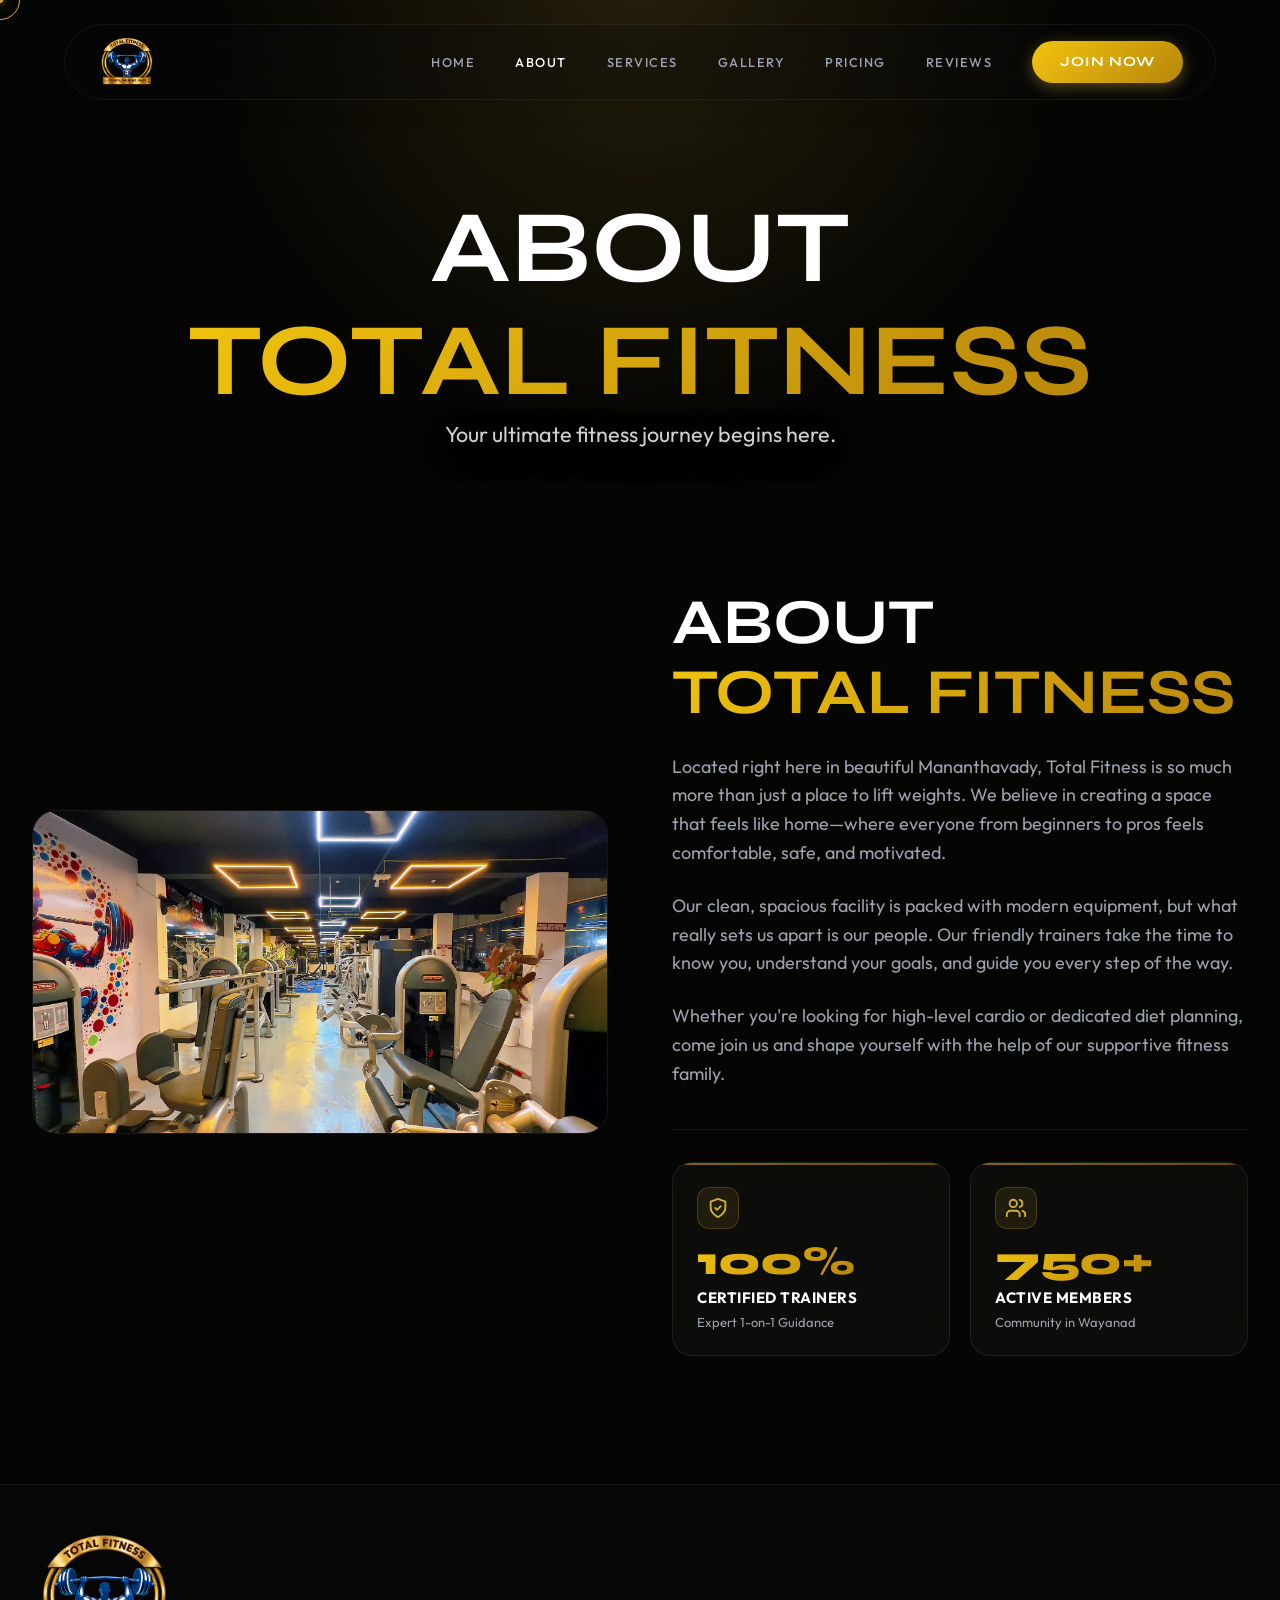
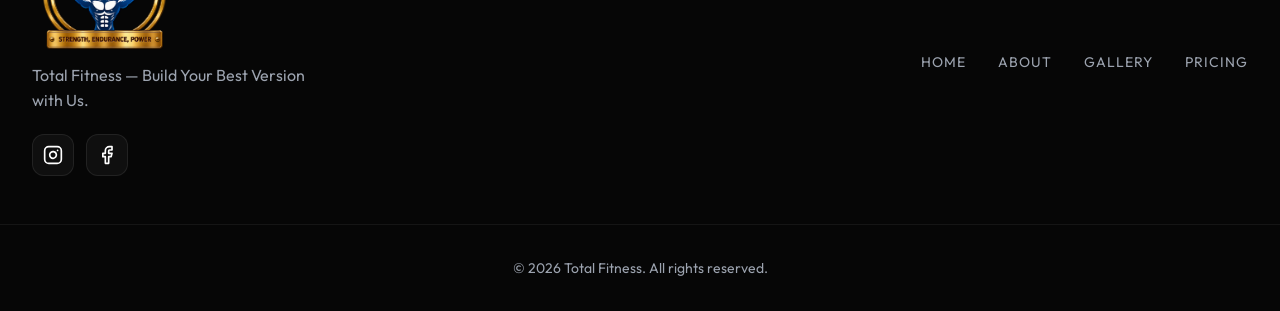
==== about.html @ c0265575 "Update Total Fitness: add studio classes, member programs, coaches, WhatsApp contact form, and socia" ====
<!DOCTYPE html>
<html lang="en">
<head>
  <meta charset="UTF-8">
  <meta name="viewport" content="width=device-width, initial-scale=1.0">
  <title>About Us | Total Fitness</title>
  <meta name="description" content="Learn more about Total Fitness, the ideal place for fitness enthusiasts.">
  <link rel="preconnect" href="https://fonts.googleapis.com">
  <link rel="preconnect" href="https://fonts.gstatic.com" crossorigin>
  <link href="https://fonts.googleapis.com/css2?family=Outfit:wght@300;400;500;600;700;800&family=Syne:wght@600;700;800&display=swap" rel="stylesheet">
  <link rel="stylesheet" href="style.css">
  <style>
    .page-header {
      padding: 12rem 0 6rem;
      text-align: center;
      background: radial-gradient(circle at top center, rgba(212, 175, 55, 0.15), transparent 50%);
    }
  </style>
</head>
<body>
  <!-- Custom Cursor -->
  <div class="cursor-dot"></div>
  <div class="cursor-outline"></div>

  <!-- Header -->
  <header class="glass-header" id="header">
    <div class="header-container">
      <a href="index.html" class="logo-wrapper">
        <img src="totalfitness assets/Total fitnesslogo.png" alt="Total Fitness Logo" class="brand-logo">
      </a>
      
      <button class="mobile-menu-btn" aria-label="Toggle Menu">
        <span></span><span></span><span></span>
      </button>

      <nav class="main-nav">
        <a href="index.html#home" class="nav-link">Home</a>
        <a href="about.html" class="nav-link" style="color: var(--text-main);">About</a>
        <a href="index.html#services" class="nav-link">Services</a>
        <a href="index.html#gallery" class="nav-link">Gallery</a>
        <a href="index.html#pricing" class="nav-link">Pricing</a>
        <a href="index.html#reviews" class="nav-link">Reviews</a>
        <a href="index.html#location" class="btn-primary">Join Now</a>
      </nav>
    </div>
  </header>

  <main>
    <section class="page-header">
      <div class="container reveal-item">
        <h1>ABOUT <span class="gradient-text">TOTAL FITNESS</span></h1>
        <p class="hero-desc">Your ultimate fitness journey begins here.</p>
      </div>
    </section>

    <!-- About Us Content -->
    <section class="about-section section-pad" style="padding-top: 0;">
      <div class="container about-grid">
        <div class="about-image reveal-item delay-1">
          <img src="totalfitness assets/vlcsnap-2026-08-06-02h40m56s237.png" alt="About Total Fitness" class="glass-card" loading="lazy">
        </div>
        <div class="about-text reveal-item delay-2">
          <h2>ABOUT <span class="gradient-text">TOTAL FITNESS</span></h2>
          <p>Located right here in beautiful Mananthavady, Total Fitness is so much more than just a place to lift weights. We believe in creating a space that feels like home—where everyone from beginners to pros feels comfortable, safe, and motivated.</p>
          <p>Our clean, spacious facility is packed with modern equipment, but what really sets us apart is our people. Our friendly trainers take the time to know you, understand your goals, and guide you every step of the way.</p>
          <p>Whether you're looking for high-level cardio or dedicated diet planning, come join us and shape yourself with the help of our supportive fitness family.</p>
          <div class="about-stats mt-4">
            <div class="stat-card">
              <div class="stat-icon-wrap">
                <svg width="22" height="22" viewBox="0 0 24 24" fill="none" stroke="currentColor" stroke-width="2" stroke-linecap="round" stroke-linejoin="round">
                  <path d="M12 22s8-4 8-10V5l-8-3-8 3v7c0 6 8 10 8 10z"/>
                  <path d="m9 12 2 2 4-4"/>
                </svg>
              </div>
              <div class="stat-info">
                <h3 class="stat-num gradient-text">100%</h3>
                <span class="stat-title">Certified Trainers</span>
                <p class="stat-sub">Expert 1-on-1 Guidance</p>
              </div>
            </div>
            <div class="stat-card">
              <div class="stat-icon-wrap">
                <svg width="22" height="22" viewBox="0 0 24 24" fill="none" stroke="currentColor" stroke-width="2" stroke-linecap="round" stroke-linejoin="round">
                  <path d="M16 21v-2a4 4 0 0 0-4-4H6a4 4 0 0 0-4 4v2"/>
                  <circle cx="9" cy="7" r="4"/>
                  <path d="M22 21v-2a4 4 0 0 0-3-3.87"/>
                  <path d="M16 3.13a4 4 0 0 1 0 7.75"/>
                </svg>
              </div>
              <div class="stat-info">
                <h3 class="stat-num gradient-text">750+</h3>
                <span class="stat-title">Active Members</span>
                <p class="stat-sub">Community in Wayanad</p>
              </div>
            </div>
          </div>
        </div>
      </div>
    </section>
  </main>

  <footer class="footer">
    <div class="container footer-flex">
      <div class="footer-brand">
        <img src="totalfitness assets/Total fitnesslogo.png" alt="Total Fitness Logo">
        <p>Total Fitness — Build Your Best Version with Us.</p>
        <div class="social-links">
          <a href="https://www.instagram.com/total_fitness_mananthavady_?igsh=ZHhwd2cxZGR0ZDQy&utm_source=qr" target="_blank" rel="noopener noreferrer" class="social-btn instagram" aria-label="Follow us on Instagram">
            <svg width="20" height="20" viewBox="0 0 24 24" fill="none" stroke="currentColor" stroke-width="2" stroke-linecap="round" stroke-linejoin="round">
              <rect width="20" height="20" x="2" y="2" rx="5" ry="5"/>
              <path d="M16 11.37A4 4 0 1 1 12.63 8 4 4 0 0 1 16 11.37z"/>
              <line x1="17.5" x2="17.51" y1="6.5" y2="6.5"/>
            </svg>
          </a>
          <a href="https://www.facebook.com/share/1BiRn6otqE/?mibextid=wwXIfr" target="_blank" rel="noopener noreferrer" class="social-btn facebook" aria-label="Follow us on Facebook">
            <svg width="20" height="20" viewBox="0 0 24 24" fill="none" stroke="currentColor" stroke-width="2" stroke-linecap="round" stroke-linejoin="round">
              <path d="M18 2h-3a5 5 0 0 0-5 5v3H7v4h3v8h4v-8h3l1-4h-4V7a1 1 0 0 1 1-1h3z"/>
            </svg>
          </a>
        </div>
      </div>
      <div class="footer-links">
        <a href="index.html#home">Home</a>
        <a href="about.html">About</a>
        <a href="index.html#gallery">Gallery</a>
        <a href="index.html#pricing">Pricing</a>
      </div>
    </div>
    <div class="footer-bottom container">
      <p>&copy; 2026 Total Fitness. All rights reserved.</p>
    </div>
  </footer>

  <script src="script.js"></script>
</body>
</html>
---- style.css ----
/* ==========================================================================
   Total Fitness - Premium UI
   ========================================================================== */

:root {
  --bg-dark: #050503;
  --bg-glass: rgba(15, 10, 15, 0.6);
  --glass-border: rgba(255, 255, 255, 0.06);
  --accent-color: #d4af37;
  --accent-glow: rgba(212, 175, 55, 0.4);
  --accent-gradient: linear-gradient(135deg, #f1c40f 0%, #b8860b 100%);
  
  --text-main: #FFFFFF;
  --text-muted: #9CA3AF;
  
  --font-heading: 'Syne', sans-serif;
  --font-body: 'Outfit', sans-serif;
  
  --ts-fast: 0.3s cubic-bezier(0.4, 0, 0.2, 1);
  --ts-slow: 0.8s cubic-bezier(0.16, 1, 0.3, 1);
}

* {
  margin: 0;
  padding: 0;
  box-sizing: border-box;
}

html {
  scroll-behavior: smooth;
  font-size: 16px;
  overflow-x: hidden;
}

body {
  background-color: var(--bg-dark);
  color: var(--text-main);
  font-family: var(--font-body);
  line-height: 1.6;
  overflow-x: hidden;
  cursor: none;
}

/* Custom Cursor */
.cursor-dot, .cursor-outline {
  position: fixed;
  top: 0;
  left: 0;
  transform: translate(-50%, -50%);
  border-radius: 50%;
  pointer-events: none;
  z-index: 9999;
}
.cursor-dot {
  width: 6px;
  height: 6px;
  background-color: var(--accent-color);
  box-shadow: 0 0 10px var(--accent-color);
}
.cursor-outline {
  width: 40px;
  height: 40px;
  border: 1px solid var(--accent-color);
  transition: width 0.2s, height 0.2s;
}

/* Typography */
h1, h2, h3, h4 {
  font-family: var(--font-heading);
  text-transform: uppercase;
  line-height: 1.1;
}

h1 { font-size: clamp(3rem, 8vw, 7rem); }
h2 { font-size: clamp(2.5rem, 5vw, 4.5rem); margin-bottom: 1.5rem; }
h3 { font-size: 1.75rem; margin-bottom: 1rem; }

.gradient-text {
  background: var(--accent-gradient);
  -webkit-background-clip: text;
  -webkit-text-fill-color: transparent;
  display: inline-block;
}

.container {
  max-width: 1400px;
  margin: 0 auto;
  padding: 0 2rem;
}

.section-pad {
  padding: 8rem 0;
}

.mt-4 { margin-top: 2rem; }

/* Buttons */
.btn-primary {
  display: inline-flex;
  align-items: center;
  justify-content: center;
  padding: 1rem 2.5rem;
  font-family: var(--font-heading);
  font-size: 1.125rem;
  font-weight: 700;
  letter-spacing: 1px;
  color: #fff;
  background: var(--accent-gradient);
  border: none;
  border-radius: 100px;
  text-decoration: none;
  text-transform: uppercase;
  transition: var(--ts-fast);
  cursor: none;
  position: relative;
  overflow: hidden;
  box-shadow: 0 4px 15px var(--accent-glow);
}

.hero-actions .btn-primary,
.hero-actions .btn-secondary {
  letter-spacing: 1.4px;
  box-shadow: 0 14px 38px rgba(212, 175, 55, 0.22);
}

.main-nav .btn-primary {
  padding: 0.6rem 1.75rem;
  font-size: 0.875rem;
}

.btn-primary:hover {
  transform: translateY(-3px);
  box-shadow: 0 10px 25px rgba(212, 175, 55, 0.6);
}

.btn-secondary {
  display: inline-flex;
  align-items: center;
  justify-content: center;
  padding: 1rem 2.25rem;
  min-height: 58px;
  font-family: var(--font-heading);
  font-size: 1rem;
  font-weight: 700;
  color: var(--text-main);
  border: 1px solid rgba(255,255,255,0.2);
  border-radius: 100px;
  background: rgba(255,255,255,0.08);
  backdrop-filter: blur(16px);
  -webkit-backdrop-filter: blur(16px);
  text-decoration: none;
  text-transform: uppercase;
  transition: var(--ts-fast);
  cursor: none;
}

.btn-secondary:hover {
  transform: translateY(-3px);
  border-color: rgba(212, 175, 55, 0.55);
  background: rgba(212, 175, 55, 0.12);
}

/* Glass Card */
.glass-card {
  background: var(--bg-glass);
  backdrop-filter: blur(20px);
  -webkit-backdrop-filter: blur(20px);
  border: 1px solid var(--glass-border);
  border-radius: 24px;
  padding: 3rem;
  transition: var(--ts-fast);
  position: relative;
  overflow: hidden;
}

.glass-card::after {
  content: '';
  position: absolute;
  top: 0; left: 0; width: 100%; height: 100%;
  background: radial-gradient(circle at top right, rgba(255,255,255,0.05), transparent 50%);
  pointer-events: none;
}

.glass-card:hover {
  transform: translateY(-10px);
  border-color: rgba(255,255,255,0.15);
  box-shadow: 0 20px 40px rgba(0,0,0,0.5);
}

/* Floating Pill Header */
.glass-header {
  position: fixed;
  top: 1.5rem;
  left: 50%;
  transform: translateX(-50%);
  width: 90%;
  max-width: 1200px;
  background: rgba(10, 10, 15, 0.25);
  backdrop-filter: blur(24px);
  -webkit-backdrop-filter: blur(24px);
  border: 1px solid var(--glass-border);
  border-radius: 100px;
  padding: 0.5rem 2rem;
  z-index: 100;
  transition: var(--ts-fast);
  box-shadow: 0 4px 30px rgba(0,0,0,0.1);
}

.glass-header.scrolled {
  top: 1rem;
  background: rgba(3, 3, 5, 0.9);
  box-shadow: 0 10px 30px rgba(0,0,0,0.5);
  border-color: rgba(255,255,255,0.1);
}

.glass-header.menu-open {
  border-radius: 20px 20px 0 0;
  background: rgba(10, 10, 15, 0.95);
  border-bottom: none;
}

.header-container {
  width: 100%;
  display: flex;
  justify-content: space-between;
  align-items: center;
}

.logo-wrapper { display: flex; align-items: center; padding: 5px 0; }
.brand-logo { 
  max-height: 48px; 
  width: auto;
  object-fit: contain; 
  transition: transform 0.3s ease;
}
.brand-logo:hover {
  transform: scale(1.05);
}

.main-nav {
  display: flex;
  align-items: center;
  gap: 2.5rem;
}

.nav-link {
  color: var(--text-muted);
  text-decoration: none;
  font-weight: 500;
  text-transform: uppercase;
  letter-spacing: 1.5px;
  font-size: 0.8rem;
  transition: var(--ts-fast);
}

.nav-link:hover {
  color: var(--text-main);
}

.mobile-menu-btn {
  display: none;
  background: transparent;
  border: none;
  width: 30px; height: 20px;
  position: relative;
  cursor: none;
}
.mobile-menu-btn span {
  position: absolute;
  width: 100%; height: 2px;
  background: #fff;
  transition: var(--ts-fast);
}
.mobile-menu-btn span:nth-child(1) { top: 0; }
.mobile-menu-btn span:nth-child(2) { top: 50%; transform: translateY(-50%); }
.mobile-menu-btn span:nth-child(3) { bottom: 0; }

/* Hero Section */
.hero-section {
  position: relative;
  min-height: 100dvh;
  padding: 12rem 0 6rem;
  display: flex;
  align-items: center;
  justify-content: center;
  text-align: center;
  overflow: hidden;
  isolation: isolate;
}

.hero-section::after {
  content: '';
  position: absolute;
  inset: 0;
  z-index: 0;
  pointer-events: none;
  background: radial-gradient(ellipse at center, rgba(5,5,3,0.8) 0%, rgba(5,5,3,0.3) 50%, rgba(5,5,3,0) 100%);
}

.hero-media {
  position: absolute;
  inset: 0;
  z-index: 0;
  background: #050503;
}

.hero-media iframe {
  position: absolute;
  top: 50%;
  left: 50%;
  width: 100vw;
  height: 56.25vw;
  min-width: 177.78vh;
  min-height: 100vh;
  transform: translate(-50%, -50%) scale(1.2);
  pointer-events: none;
  border: 0;
  filter: saturate(0.96) contrast(1.12) brightness(0.88);
}

.hero-grain {
  position: absolute;
  inset: 0;
  z-index: 2;
  pointer-events: none;
  opacity: 0.24;
  background-image:
    radial-gradient(circle at 20% 30%, rgba(255,255,255,0.08) 0 1px, transparent 1px),
    radial-gradient(circle at 80% 70%, rgba(255,255,255,0.06) 0 1px, transparent 1px);
  background-size: 3px 3px, 5px 5px;
  mix-blend-mode: overlay;
}

.hero-overlay {
  position: absolute; inset: 0; z-index: 1;
  background:
    linear-gradient(0deg, rgba(5,5,3,0.98) 0%, rgba(5,5,3,0.4) 50%, rgba(5,5,3,0.8) 100%),
    radial-gradient(circle at center, rgba(212,175,55,0.15), transparent 50%);
}

.hero-content {
  width: min(980px, 100%);
  padding: 0 2rem;
  display: flex;
  flex-direction: column;
  align-items: center;
  position: relative;
  z-index: 4;
}

.hero-content::before {
  content: '';
  width: 4.5rem;
  height: 3px;
  margin-bottom: 1.6rem;
  border-radius: 999px;
  background: var(--accent-gradient);
  box-shadow: 0 0 28px rgba(212,175,55,0.5);
}

.hero-content h1 {
  font-size: clamp(3rem, 6.5vw, 6.8rem);
  line-height: 1.05;
  max-width: 16ch;
  margin-bottom: 1.25rem;
  letter-spacing: -0.02em;
  text-wrap: balance;
  text-shadow: 0 20px 65px rgba(0,0,0,0.55);
}

.badge {
  display: inline-block;
  padding: 0.55rem 1rem;
  background: rgba(8,8,6,0.48);
  border: 1px solid rgba(212,175,55,0.28);
  border-radius: 10px;
  color: rgba(255,255,255,0.86);
  font-size: 0.82rem;
  font-weight: 700;
  letter-spacing: 2.5px;
  margin-bottom: 1.35rem;
  backdrop-filter: blur(14px);
  -webkit-backdrop-filter: blur(14px);
  box-shadow: inset 0 1px 0 rgba(255,255,255,0.08);
}

.hero-desc {
  font-size: clamp(1.125rem, 2vw, 1.35rem);
  color: rgba(255,255,255,0.82);
  max-width: 650px;
  margin: 0 auto 2.5rem;
  text-wrap: pretty;
  text-shadow: 0 10px 34px rgba(0,0,0,0.72);
}

.hero-actions {
  display: flex;
  align-items: center;
  justify-content: center;
  gap: 1rem;
  flex-wrap: wrap;
}

.hero-proof {
  display: flex;
  flex-wrap: wrap;
  justify-content: center;
  gap: 0.75rem;
  margin-top: 2.5rem;
}

.hero-proof span {
  padding: 0.75rem 1rem;
  border: 1px solid rgba(255,255,255,0.12);
  border-radius: 12px;
  color: rgba(255,255,255,0.74);
  background: rgba(8,8,6,0.42);
  backdrop-filter: blur(16px);
  -webkit-backdrop-filter: blur(16px);
  box-shadow: inset 0 1px 0 rgba(255,255,255,0.08);
}

.hero-proof strong {
  color: var(--accent-color);
  font-family: var(--font-heading);
  font-size: 1.15rem;
  margin-right: 0.25rem;
}

/* About Section */
.about-grid {
  display: grid;
  grid-template-columns: 1fr 1fr;
  gap: 4rem;
  align-items: center;
}

.about-image img {
  width: 100%;
  border-radius: 24px;
  object-fit: cover;
  padding: 0;
  display: block;
}

.about-text h2 {
  margin-bottom: 1.5rem;
}

.about-text p {
  color: var(--text-muted);
  font-size: 1.125rem;
  margin-bottom: 1.5rem;
}

.about-stats {
  display: grid;
  grid-template-columns: repeat(2, 1fr);
  gap: 1.25rem;
  margin-top: 2.5rem;
  border-top: 1px solid var(--glass-border);
  padding-top: 2rem;
}

.stat-card {
  background: rgba(255, 255, 255, 0.03);
  border: 1px solid rgba(255, 255, 255, 0.08);
  backdrop-filter: blur(16px);
  -webkit-backdrop-filter: blur(16px);
  border-radius: 20px;
  padding: 1.5rem 1.5rem;
  position: relative;
  overflow: hidden;
  transition: var(--ts-fast);
  display: flex;
  flex-direction: column;
  gap: 0.75rem;
}

.stat-card::before {
  content: '';
  position: absolute;
  top: 0;
  left: 0;
  right: 0;
  height: 2px;
  background: var(--accent-gradient);
  opacity: 0.5;
  transition: var(--ts-fast);
}

.stat-card:hover {
  transform: translateY(-4px);
  background: rgba(255, 255, 255, 0.06);
  border-color: rgba(212, 175, 55, 0.35);
  box-shadow: 0 12px 30px rgba(0, 0, 0, 0.4), 0 0 25px rgba(212, 175, 55, 0.12);
}

.stat-card:hover::before {
  opacity: 1;
  box-shadow: 0 0 10px var(--accent-color);
}

.stat-icon-wrap {
  width: 42px;
  height: 42px;
  border-radius: 12px;
  background: rgba(212, 175, 55, 0.1);
  border: 1px solid rgba(212, 175, 55, 0.22);
  display: flex;
  align-items: center;
  justify-content: center;
  color: var(--accent-color);
}

.stat-card .stat-num {
  font-size: 2.5rem;
  font-family: var(--font-heading);
  font-weight: 800;
  line-height: 1;
  margin-bottom: 0.35rem;
  letter-spacing: -0.5px;
}

.stat-card .stat-title {
  color: var(--text-main);
  font-weight: 700;
  font-size: 0.9375rem;
  text-transform: uppercase;
  letter-spacing: 0.5px;
  display: block;
}

.stat-card .stat-sub {
  color: var(--text-muted);
  font-size: 0.8125rem;
  margin: 0.25rem 0 0 0;
  line-height: 1.3;
}

/* Fallback for basic stat */
.stat h3 {
  font-size: 3.5rem;
  margin-bottom: 0.5rem;
  line-height: 1;
}

.stat span {
  color: var(--text-muted);
  text-transform: uppercase;
  font-size: 0.875rem;
  letter-spacing: 1px;
}

/* Features */
.section-title {
  text-align: center;
  margin-bottom: 5rem;
}
.section-title p {
  color: var(--text-muted);
  font-size: 1.25rem;
  max-width: 600px;
  margin: 0 auto;
}

.features-grid {
  display: grid;
  grid-template-columns: repeat(auto-fit, minmax(300px, 1fr));
  gap: 2rem;
}

.icon-wrapper {
  font-size: 3rem;
  margin-bottom: 1.5rem;
  display: inline-block;
  background: var(--accent-gradient);
  -webkit-background-clip: text;
  -webkit-text-fill-color: transparent;
}

.feature-card p {
  color: var(--text-muted);
}

/* Features */
.features-split {
  display: grid;
  grid-template-columns: 1fr 1.2fr;
  gap: 3rem;
  align-items: stretch;
}

.features-grid-vertical {
  display: flex;
  flex-direction: column;
  gap: 1.5rem;
}

.services-grid {
  display: grid;
  grid-template-columns: repeat(auto-fit, minmax(220px, 1fr));
  gap: 1.5rem;
}

.service-card {
  padding: 2.5rem 1.5rem;
  text-align: center;
  transition: all 0.3s ease;
  display: flex;
  flex-direction: column;
  align-items: center;
  justify-content: center;
}

.service-card:hover {
  transform: translateY(-8px);
  background: rgba(212, 175, 55, 0.08);
  border-color: rgba(212, 175, 55, 0.4);
  box-shadow: 0 10px 30px rgba(212, 175, 55, 0.15);
}

.service-icon {
  font-size: 3rem;
  margin-bottom: 1.25rem;
  filter: drop-shadow(0 0 8px rgba(212, 175, 55, 0.3));
}

.service-card h3 {
  font-size: 1.15rem;
  margin: 0;
  color: #fff;
  letter-spacing: 1px;
}

.glow-badge {
  background: var(--accent-gradient);
  color: #000;
  font-weight: 800;
  border: none;
  padding: 1rem 2.5rem;
  font-size: 1.2rem;
  box-shadow: 0 4px 15px var(--accent-glow);
  letter-spacing: 2px;
}

/* Gallery */
.gallery-section {
  background:
    radial-gradient(circle at 15% 20%, rgba(212,175,55,0.08), transparent 28%),
    linear-gradient(180deg, rgba(255,255,255,0.02), transparent 34%);
}

.bento-grid {
  display: grid;
  grid-template-columns: repeat(4, 1fr);
  grid-auto-rows: 230px;
  gap: 1rem;
}

.bento-item {
  position: relative;
  margin: 0;
  border-radius: 18px;
  overflow: hidden;
  border: 1px solid var(--glass-border);
  background: rgba(255,255,255,0.04);
  min-height: 0;
}

.bento-wide {
  grid-column: span 2;
}

.bento-tall {
  grid-row: span 2;
}

.bento-item img {
  width: 100%; height: 100%;
  object-fit: cover;
  transition: transform 0.8s cubic-bezier(0.16, 1, 0.3, 1), filter 0.8s;
  filter: saturate(0.96) brightness(0.82);
}

.bento-item::after {
  content: '';
  position: absolute;
  inset: 0;
  background: linear-gradient(180deg, transparent 45%, rgba(0,0,0,0.8));
  pointer-events: none;
}

.bento-item:hover img {
  transform: scale(1.08);
  filter: saturate(1.08) brightness(1.05);
}

.bento-item figcaption {
  position: absolute;
  left: 1rem;
  right: 1rem;
  bottom: 1rem;
  z-index: 1;
  margin: 0;
  color: #fff;
  font-family: var(--font-heading);
  font-size: 0.9rem;
  font-weight: 700;
  letter-spacing: 1px;
  text-transform: uppercase;
  text-shadow: 0 3px 18px rgba(0,0,0,0.7);
  transition: var(--ts-fast);
}

.bento-item:hover figcaption {
  color: var(--accent-color);
}

/* Pricing Section */
/* Split Pricing Section (Zak's Gym Style) */
.split-pricing {
  display: grid;
  grid-template-columns: repeat(auto-fit, minmax(280px, 1fr));
  gap: 2rem;
  max-width: 1000px;
  margin: 0 auto;
}

.price-card {
  text-align: left;
  position: relative;
  display: flex;
  flex-direction: column;
  padding: 3rem 2rem;
  height: 100%;
}

.highlight-card {
  border-color: var(--accent-color);
  box-shadow: 0 20px 50px rgba(212, 175, 55, 0.15);
}

.card-header-flex {
  display: flex;
  align-items: center;
  gap: 1.5rem;
  margin-bottom: 1rem;
}

.icon-avatar {
  font-size: 3rem;
  background: rgba(212, 175, 55, 0.1);
  color: transparent;
  text-shadow: 0 0 0 var(--accent-color);
  width: 80px; height: 80px;
  display: flex;
  align-items: center;
  justify-content: center;
  border-radius: 50%;
}

.highlight-icon {
  background: rgba(212, 175, 55, 0.2);
}

.card-header-flex h3 {
  margin: 0;
  font-size: 2.5rem;
  line-height: 1.1;
  color: #fff;
  letter-spacing: -1px;
}

.couple-sub {
  color: var(--text-muted);
  margin-bottom: 2rem;
}

.pricing-toggle {
  display: flex;
  background: rgba(255,255,255,0.05);
  border: 1px solid rgba(255,255,255,0.1);
  border-radius: 100px;
  padding: 4px;
  margin: 2rem 0;
}

.toggle-btn {
  flex: 1;
  background: transparent;
  border: none;
  color: var(--text-muted);
  padding: 0.75rem 1rem;
  border-radius: 100px;
  font-size: 0.875rem;
  font-weight: 600;
  letter-spacing: 1px;
  cursor: pointer;
  transition: var(--ts-fast);
}

.toggle-btn.active {
  background: rgba(255,255,255,0.1);
  color: #fff;
}

.toggle-btn.highlight-bg.active {
  background: var(--accent-gradient);
  color: #fff;
}

.pricing-rows {
  display: flex;
  flex-direction: column;
  gap: 1.5rem;
  flex-grow: 1;
}

.p-row {
  display: flex;
  justify-content: space-between;
  align-items: flex-end;
  padding-bottom: 1.5rem;
  border-bottom: 1px dashed rgba(255,255,255,0.1);
}

.p-row:last-child {
  border-bottom: none;
  padding-bottom: 0;
}

.p-duration {
  font-weight: bold;
  font-size: 1.25rem;
  letter-spacing: 1px;
}

.p-cost {
  display: flex;
  align-items: flex-end;
  gap: 1rem;
}

.strike {
  text-decoration: line-through;
  color: var(--text-muted);
  font-size: 1rem;
  margin-bottom: 4px;
}

.cost {
  font-size: 2.5rem;
  font-family: var(--font-heading);
  line-height: 1;
  letter-spacing: -1px;
}

.highlight-text {
  color: var(--accent-color);
}

.plan-features {
  list-style: none;
  margin-bottom: 2rem;
}

.plan-features li {
  color: var(--text-muted);
  margin-bottom: 1rem;
  padding-bottom: 1rem;
  border-bottom: 1px solid rgba(255,255,255,0.05);
  display: flex;
  align-items: center;
  gap: 1rem;
}

.plan-features li:last-child {
  border-bottom: none;
}

.plan-features li.disabled {
  opacity: 0.4;
}

.check {
  color: var(--accent-color);
  font-weight: bold;
}

.cross {
  color: var(--text-muted);
}

/* Reviews Scroller */
.reviews-container {
  overflow: hidden;
  position: relative;
  height: 600px;
  max-width: 900px;
  margin: 0 auto;
  mask-image: linear-gradient(to bottom, transparent, black 15%, black 85%, transparent);
  -webkit-mask-image: linear-gradient(to bottom, transparent, black 15%, black 85%, transparent);
}

.reviews-track {
  display: flex;
  flex-direction: column;
  gap: 2rem;
  animation: scroll-vert 30s linear infinite;
}

.reviews-track:hover {
  animation-play-state: paused;
}

@keyframes scroll-vert {
  0% { transform: translateY(0); }
  100% { transform: translateY(calc(-50% - 1rem)); }
}

.review-card {
  padding: 2.5rem;
}

.stars {
  color: var(--accent-color);
  font-size: 1.25rem;
  letter-spacing: 3px;
  margin-bottom: 1.5rem;
}

.quote {
  font-size: 1.25rem;
  line-height: 1.8;
  margin-bottom: 2rem;
  font-style: italic;
}

.author {
  display: flex;
  justify-content: space-between;
  align-items: center;
  border-top: 1px solid var(--glass-border);
  padding-top: 1.5rem;
}

.author h4 {
  margin: 0;
  font-size: 1.125rem;
  color: var(--accent-color);
}

.author span {
  color: var(--text-muted);
  font-size: 0.875rem;
}

/* ==========================================================================
   Contact & WhatsApp Form Section
   ========================================================================== */
.contact-grid {
  display: grid;
  grid-template-columns: 1fr 1.15fr;
  gap: 3rem;
  align-items: start;
}

.contact-card, .contact-form-card {
  padding: 2.5rem;
}

.contact-sub {
  color: var(--text-muted);
  font-size: 1rem;
  margin-bottom: 2rem;
  line-height: 1.5;
}

.contact-items {
  display: flex;
  flex-direction: column;
  gap: 1.5rem;
  margin-bottom: 2rem;
}

.contact-item {
  display: flex;
  gap: 1rem;
  align-items: flex-start;
}

.contact-item strong {
  display: block;
  font-size: 0.9375rem;
  color: var(--text-main);
  margin-bottom: 0.2rem;
}

.contact-item p {
  color: var(--text-muted);
  font-size: 0.9375rem;
  margin: 0;
  line-height: 1.4;
}

.contact-item a {
  color: var(--accent-color);
  text-decoration: none;
  font-weight: 600;
  transition: var(--ts-fast);
}

.contact-item a:hover {
  text-decoration: underline;
}

.contact-icon {
  width: 44px;
  height: 44px;
  border-radius: 12px;
  background: rgba(212, 175, 55, 0.1);
  border: 1px solid rgba(212, 175, 55, 0.25);
  display: flex;
  align-items: center;
  justify-content: center;
  font-size: 1.25rem;
  flex-shrink: 0;
}

.contact-actions-row {
  display: flex;
  align-items: center;
  justify-content: space-between;
  flex-wrap: wrap;
  gap: 1rem;
  border-top: 1px solid var(--glass-border);
  padding-top: 1.5rem;
}

.map-embed-wrapper {
  overflow: hidden;
  border-radius: 16px;
  border: 1px solid var(--glass-border);
}

.map-embed-wrapper iframe {
  display: block;
  filter: invert(90%) hue-rotate(180deg) contrast(1.1);
}

/* Contact Form */
.form-header {
  margin-bottom: 1.75rem;
}

.form-header p {
  color: var(--text-muted);
  font-size: 0.9375rem;
  margin-top: 0.5rem;
}

.contact-form {
  display: flex;
  flex-direction: column;
  gap: 1.25rem;
}

.form-group {
  display: flex;
  flex-direction: column;
  gap: 0.5rem;
}

.form-group label {
  font-size: 0.8125rem;
  font-weight: 600;
  text-transform: uppercase;
  letter-spacing: 0.5px;
  color: var(--text-main);
}

.form-control {
  width: 100%;
  padding: 0.9rem 1.15rem;
  background: rgba(255, 255, 255, 0.04);
  border: 1px solid rgba(255, 255, 255, 0.1);
  border-radius: 12px;
  color: #fff;
  font-family: var(--font-body);
  font-size: 0.95rem;
  transition: var(--ts-fast);
}

.form-control:focus {
  outline: none;
  border-color: var(--accent-color);
  background: rgba(255, 255, 255, 0.07);
  box-shadow: 0 0 20px var(--accent-glow);
}

.form-control::placeholder {
  color: rgba(255, 255, 255, 0.3);
}

.form-select {
  cursor: pointer;
  appearance: none;
  background-image: url("data:image/svg+xml;charset=UTF-8,%3csvg xmlns='http://www.w3.org/2000/svg' viewBox='0 0 24 24' fill='none' stroke='%23d4af37' stroke-width='2' stroke-linecap='round' stroke-linejoin='round'%3e%3cpolyline points='6 9 12 15 18 9'%3e%3c/polyline%3e%3c/svg%3e");
  background-repeat: no-repeat;
  background-position: right 1rem center;
  background-size: 1.2rem;
  padding-right: 2.5rem;
}

.form-select option {
  background-color: #0f0a0f;
  color: #fff;
  padding: 0.5rem;
}

textarea.form-control {
  resize: vertical;
  min-height: 80px;
}

.wa-submit-btn {
  width: 100%;
  justify-content: center;
  gap: 0.6rem;
  margin-top: 0.5rem;
  background: linear-gradient(135deg, #25D366 0%, #128C7E 100%);
  border: none;
  font-size: 1rem;
  padding: 1rem 1.5rem;
  cursor: pointer;
  box-shadow: 0 10px 25px rgba(37, 211, 102, 0.3);
  transition: var(--ts-fast);
}

.wa-submit-btn:hover {
  transform: translateY(-3px);
  box-shadow: 0 15px 35px rgba(37, 211, 102, 0.5);
  background: linear-gradient(135deg, #2ecc71 0%, #16a085 100%);
}

/* ==========================================================================
   Studio & Cultural Classes Section
   ========================================================================== */
.classes-grid {
  display: grid;
  grid-template-columns: repeat(auto-fit, minmax(320px, 1fr));
  gap: 2.5rem;
}

.class-card {
  background: var(--bg-glass);
  backdrop-filter: blur(20px);
  -webkit-backdrop-filter: blur(20px);
  border: 1px solid var(--glass-border);
  border-radius: 24px;
  overflow: hidden;
  display: flex;
  flex-direction: column;
  transition: var(--ts-fast);
  position: relative;
}

.class-card:hover {
  transform: translateY(-8px);
  border-color: rgba(212, 175, 55, 0.3);
  box-shadow: 0 20px 40px rgba(0, 0, 0, 0.6), 0 0 30px rgba(212, 175, 55, 0.15);
}

.class-img-box {
  position: relative;
  width: 100%;
  height: 240px;
  overflow: hidden;
}

.class-img-box img {
  width: 100%;
  height: 100%;
  object-fit: cover;
  transition: transform 0.6s cubic-bezier(0.16, 1, 0.3, 1);
}

.class-card:hover .class-img-box img {
  transform: scale(1.08);
}

.class-badge {
  position: absolute;
  top: 1rem;
  left: 1rem;
  background: rgba(5, 5, 3, 0.75);
  backdrop-filter: blur(10px);
  -webkit-backdrop-filter: blur(10px);
  border: 1px solid rgba(212, 175, 55, 0.4);
  color: #fff;
  font-size: 0.75rem;
  font-weight: 700;
  text-transform: uppercase;
  letter-spacing: 1px;
  padding: 0.4rem 0.9rem;
  border-radius: 100px;
}

.class-body {
  padding: 2rem;
  display: flex;
  flex-direction: column;
  flex: 1;
}

.class-body h3 {
  font-size: 1.5rem;
  margin-bottom: 0.75rem;
}

.class-body p {
  color: var(--text-muted);
  font-size: 0.9375rem;
  line-height: 1.5;
  margin-bottom: 1.5rem;
  flex: 1;
}

.class-meta {
  display: flex;
  align-items: center;
  justify-content: space-between;
  border-top: 1px solid var(--glass-border);
  padding-top: 1.25rem;
  margin-top: auto;
  font-size: 0.875rem;
  color: var(--text-muted);
}

.class-meta .schedule {
  display: flex;
  align-items: center;
  gap: 0.4rem;
  color: var(--accent-color);
  font-weight: 600;
}

/* ==========================================================================
   Events & Workshops Section
   ========================================================================== */
.events-grid {
  display: grid;
  grid-template-columns: repeat(auto-fit, minmax(340px, 1fr));
  gap: 2.5rem;
}

.event-card {
  background: var(--bg-glass);
  backdrop-filter: blur(20px);
  -webkit-backdrop-filter: blur(20px);
  border: 1px solid var(--glass-border);
  border-radius: 24px;
  overflow: hidden;
  display: flex;
  flex-direction: column;
  transition: var(--ts-fast);
}

.event-card:hover {
  transform: translateY(-8px);
  border-color: rgba(212, 175, 55, 0.35);
  box-shadow: 0 20px 40px rgba(0, 0, 0, 0.6), 0 0 30px rgba(212, 175, 55, 0.15);
}

.event-img-wrap {
  position: relative;
  height: 220px;
  overflow: hidden;
}

.event-img-wrap img {
  width: 100%;
  height: 100%;
  object-fit: cover;
  transition: transform 0.6s cubic-bezier(0.16, 1, 0.3, 1);
}

.event-card:hover .event-img-wrap img {
  transform: scale(1.08);
}

.event-date-badge {
  position: absolute;
  top: 1rem;
  right: 1rem;
  background: var(--accent-gradient);
  color: #000;
  font-weight: 800;
  font-family: var(--font-heading);
  padding: 0.5rem 0.9rem;
  border-radius: 12px;
  text-align: center;
  font-size: 0.8125rem;
  line-height: 1.1;
  box-shadow: 0 4px 15px rgba(0, 0, 0, 0.4);
}

.event-body {
  padding: 2rem;
  display: flex;
  flex-direction: column;
  flex: 1;
}

.event-category {
  color: var(--accent-color);
  font-size: 0.8125rem;
  font-weight: 700;
  text-transform: uppercase;
  letter-spacing: 1px;
  margin-bottom: 0.5rem;
}

.event-body h3 {
  font-size: 1.4rem;
  margin-bottom: 0.75rem;
}

.event-body p {
  color: var(--text-muted);
  font-size: 0.9375rem;
  margin-bottom: 1.5rem;
  flex: 1;
}

.event-footer {
  display: flex;
  align-items: center;
  justify-content: space-between;
  border-top: 1px solid var(--glass-border);
  padding-top: 1.25rem;
  margin-top: auto;
}

.event-location {
  display: flex;
  align-items: center;
  gap: 0.4rem;
  color: var(--text-muted);
  font-size: 0.8125rem;
}

/* ==========================================================================
   Meet Our Coaches Section
   ========================================================================== */
.trainers-grid {
  display: grid;
  grid-template-columns: repeat(auto-fit, minmax(270px, 1fr));
  gap: 2rem;
}

.trainer-card {
  background: var(--bg-glass);
  backdrop-filter: blur(20px);
  -webkit-backdrop-filter: blur(20px);
  border: 1px solid var(--glass-border);
  border-radius: 24px;
  overflow: hidden;
  padding: 1.75rem;
  display: flex;
  flex-direction: column;
  align-items: center;
  text-align: center;
  transition: var(--ts-fast);
  position: relative;
}

.trainer-card:hover {
  transform: translateY(-8px);
  border-color: rgba(212, 175, 55, 0.35);
  box-shadow: 0 20px 40px rgba(0, 0, 0, 0.6), 0 0 30px rgba(212, 175, 55, 0.15);
}

.trainer-avatar {
  width: 140px;
  height: 140px;
  border-radius: 50%;
  overflow: hidden;
  border: 3px solid rgba(212, 175, 55, 0.3);
  margin-bottom: 1.25rem;
  position: relative;
  transition: var(--ts-fast);
}

.trainer-card:hover .trainer-avatar {
  border-color: var(--accent-color);
  box-shadow: 0 0 20px var(--accent-glow);
}

.trainer-avatar img {
  width: 100%;
  height: 100%;
  object-fit: cover;
}

.trainer-role {
  color: var(--accent-color);
  font-size: 0.8125rem;
  font-weight: 700;
  text-transform: uppercase;
  letter-spacing: 1px;
  margin-bottom: 0.35rem;
}

.trainer-card h3 {
  font-size: 1.35rem;
  margin-bottom: 0.5rem;
}

.trainer-bio {
  color: var(--text-muted);
  font-size: 0.875rem;
  line-height: 1.4;
  margin-bottom: 1.25rem;
}

.trainer-tags {
  display: flex;
  flex-wrap: wrap;
  gap: 0.5rem;
  justify-content: center;
  margin-top: auto;
}

.trainer-tags span {
  background: rgba(255, 255, 255, 0.04);
  border: 1px solid rgba(255, 255, 255, 0.08);
  color: var(--text-muted);
  font-size: 0.75rem;
  font-weight: 600;
  padding: 0.3rem 0.75rem;
  border-radius: 100px;
}

/* Footer */
.footer {
  border-top: 1px solid var(--glass-border);
  padding: 4rem 0 2rem;
  background: rgba(10,10,15,0.3);
}

.footer-flex {
  display: flex;
  justify-content: space-between;
  align-items: center;
  flex-wrap: wrap;
  gap: 2rem;
  margin-bottom: 3rem;
}

.footer-brand img {
  height: 90px;
  transform: scale(1.3);
  transform-origin: left center;
  margin-bottom: 1rem;
}
.footer-brand p {
  color: var(--text-muted);
  max-width: 300px;
}

.social-links {
  display: flex;
  gap: 0.75rem;
  align-items: center;
  margin-top: 1.25rem;
}

.social-btn {
  display: inline-flex;
  align-items: center;
  justify-content: center;
  width: 42px;
  height: 42px;
  border-radius: 12px;
  background: rgba(255, 255, 255, 0.04);
  border: 1px solid rgba(255, 255, 255, 0.08);
  color: var(--text-main);
  text-decoration: none;
  transition: var(--ts-fast);
}

.social-btn svg {
  transition: transform 0.2s ease;
}

.social-btn:hover {
  transform: translateY(-3px);
}

.social-btn:hover svg {
  transform: scale(1.15);
}

.social-btn.instagram:hover {
  background: linear-gradient(45deg, #f09433 0%, #e6683c 25%, #dc2743 50%, #cc2366 75%, #bc1888 100%);
  border-color: transparent;
  color: #fff;
  box-shadow: 0 8px 25px rgba(225, 48, 108, 0.4);
}

.social-btn.facebook:hover {
  background: #1877f2;
  border-color: transparent;
  color: #fff;
  box-shadow: 0 8px 25px rgba(24, 119, 242, 0.4);
}

.footer-links {
  display: flex; gap: 2rem;
}
.footer-links a {
  color: var(--text-muted);
  text-decoration: none;
  text-transform: uppercase;
  font-size: 0.875rem;
  letter-spacing: 1px;
}
.footer-links a:hover {
  color: var(--text-main);
}

.footer-bottom {
  text-align: center;
  color: var(--text-muted);
  font-size: 0.875rem;
  border-top: 1px solid var(--glass-border);
  padding-top: 2rem;
}

/* Reveal Animations */
.reveal-item {
  opacity: 0;
  transform: translateY(40px);
  transition: all 0.8s cubic-bezier(0.16, 1, 0.3, 1);
}
.reveal-item.active {
  opacity: 1;
  transform: translateY(0);
}
.delay-1 { transition-delay: 0.1s; }
.delay-2 { transition-delay: 0.2s; }
.delay-3 { transition-delay: 0.3s; }
.delay-4 { transition-delay: 0.4s; }

/* Responsive */
@media (max-width: 1024px) {
  .hero-section {
    padding: 11rem 0 6rem;
  }
  .hero-content {
    padding: 0 2rem;
  }
  .bento-grid {
    grid-template-columns: repeat(2, 1fr);
  }
  .bento-wide,
  .bento-tall {
    grid-column: auto;
    grid-row: auto;
  }
  .contact-grid,
  .location-grid { grid-template-columns: 1fr; gap: 2rem; }
  .features-split { grid-template-columns: 1fr; }
  .main-nav { gap: 1.5rem; }
}

@media (max-width: 768px) {
  .main-nav { display: none; }
  .mobile-menu-btn { display: block; }
  .glass-header { width: 95%; padding: 0.5rem 1rem; }
  .logo-wrapper { height: 60px; }
  
  .main-nav.mobile-open {
    display: flex;
    flex-direction: column;
    position: absolute;
    top: 100%;
    left: -1px; /* Align with border */
    width: calc(100% + 2px);
    background: rgba(10, 10, 15, 0.95);
    backdrop-filter: blur(20px);
    -webkit-backdrop-filter: blur(20px);
    border: 1px solid var(--glass-border);
    border-top: none;
    border-radius: 0 0 20px 20px;
    padding: 1.5rem 0 2.5rem 0;
    z-index: 99;
  }
  
  /* Hero Mobile Fixes */
  .hero-section {
    align-items: flex-end;
    min-height: 100dvh;
    padding: 10rem 0 4rem;
  }
  .hero-media iframe {
    left: 50%;
    transform: translate(-50%, -50%) scale(2.5);
    filter: saturate(0.96) contrast(1.14) brightness(0.78);
  }
  .hero-overlay {
    background:
      linear-gradient(0deg, rgba(5,5,3,0.98) 0%, rgba(5,5,3,0.78) 58%, rgba(5,5,3,0.44) 100%),
      radial-gradient(circle at center, rgba(212,175,55,0.18), transparent 40%);
  }
  .hero-section::after {
    background: radial-gradient(ellipse at center, rgba(5,5,3,0.92) 0%, rgba(5,5,3,0.5) 40%, rgba(5,5,3,0) 80%);
  }
  .hero-content {
    padding: 0 1.25rem;
  }
  .hero-content::before {
    width: 3.4rem;
    margin-bottom: 1.1rem;
  }
  .hero-content h1 {
    font-size: clamp(2.2rem, 10vw, 3.2rem);
    line-height: 1.15;
    max-width: none;
    margin-bottom: 1rem;
  }
  .hero-desc {
    font-size: 1rem;
    padding: 0;
    margin-bottom: 2rem;
  }
  .hero-actions,
  .hero-actions .btn-primary,
  .hero-actions .btn-secondary {
    width: 100%;
  }
  .hero-proof {
    width: 100%;
    margin-top: 1.5rem;
    gap: 0.5rem;
  }
  .hero-proof span {
    flex: 1 1 100%;
    padding: 0.65rem 0.8rem;
  }
  .badge {
    font-size: 0.75rem;
    padding: 0.5rem 1rem;
    margin-bottom: 1.5rem;
  }
  
  .bento-grid {
    grid-template-columns: 1fr;
    grid-auto-rows: 250px;
    gap: 0.85rem;
  }
  
  .about-grid {
    grid-template-columns: 1fr;
    gap: 2rem;
  }
  
  .features-split {
    grid-template-columns: 1fr;
  }
  
  .split-pricing {
    grid-template-columns: 1fr;
  }
  
  .card-header-flex {
    flex-direction: column;
    text-align: center;
  }
  
  .card-header-flex h3 {
    font-size: 2rem;
  }
  
  .cost {
    font-size: 2rem;
  }
  
  .price-card {
    padding: 2rem 1.5rem;
  }
  
  .stat h3,
  .stat-card .stat-num {
    font-size: 2.25rem;
  }
  
  .stat-card {
    padding: 1.25rem;
  }
  
  .footer-flex {
    flex-direction: column;
    text-align: center;
  }
  
  .footer-brand img {
    margin: 0 auto 1rem;
    transform-origin: center center;
  }
  
  .footer-links {
    flex-direction: column;
    gap: 1rem;
  }
}

@media (max-width: 540px) {
  .about-stats {
    grid-template-columns: 1fr;
  }
}

@media (max-width: 400px) {
  .split-pricing {
    grid-template-columns: 1fr;
  }
}
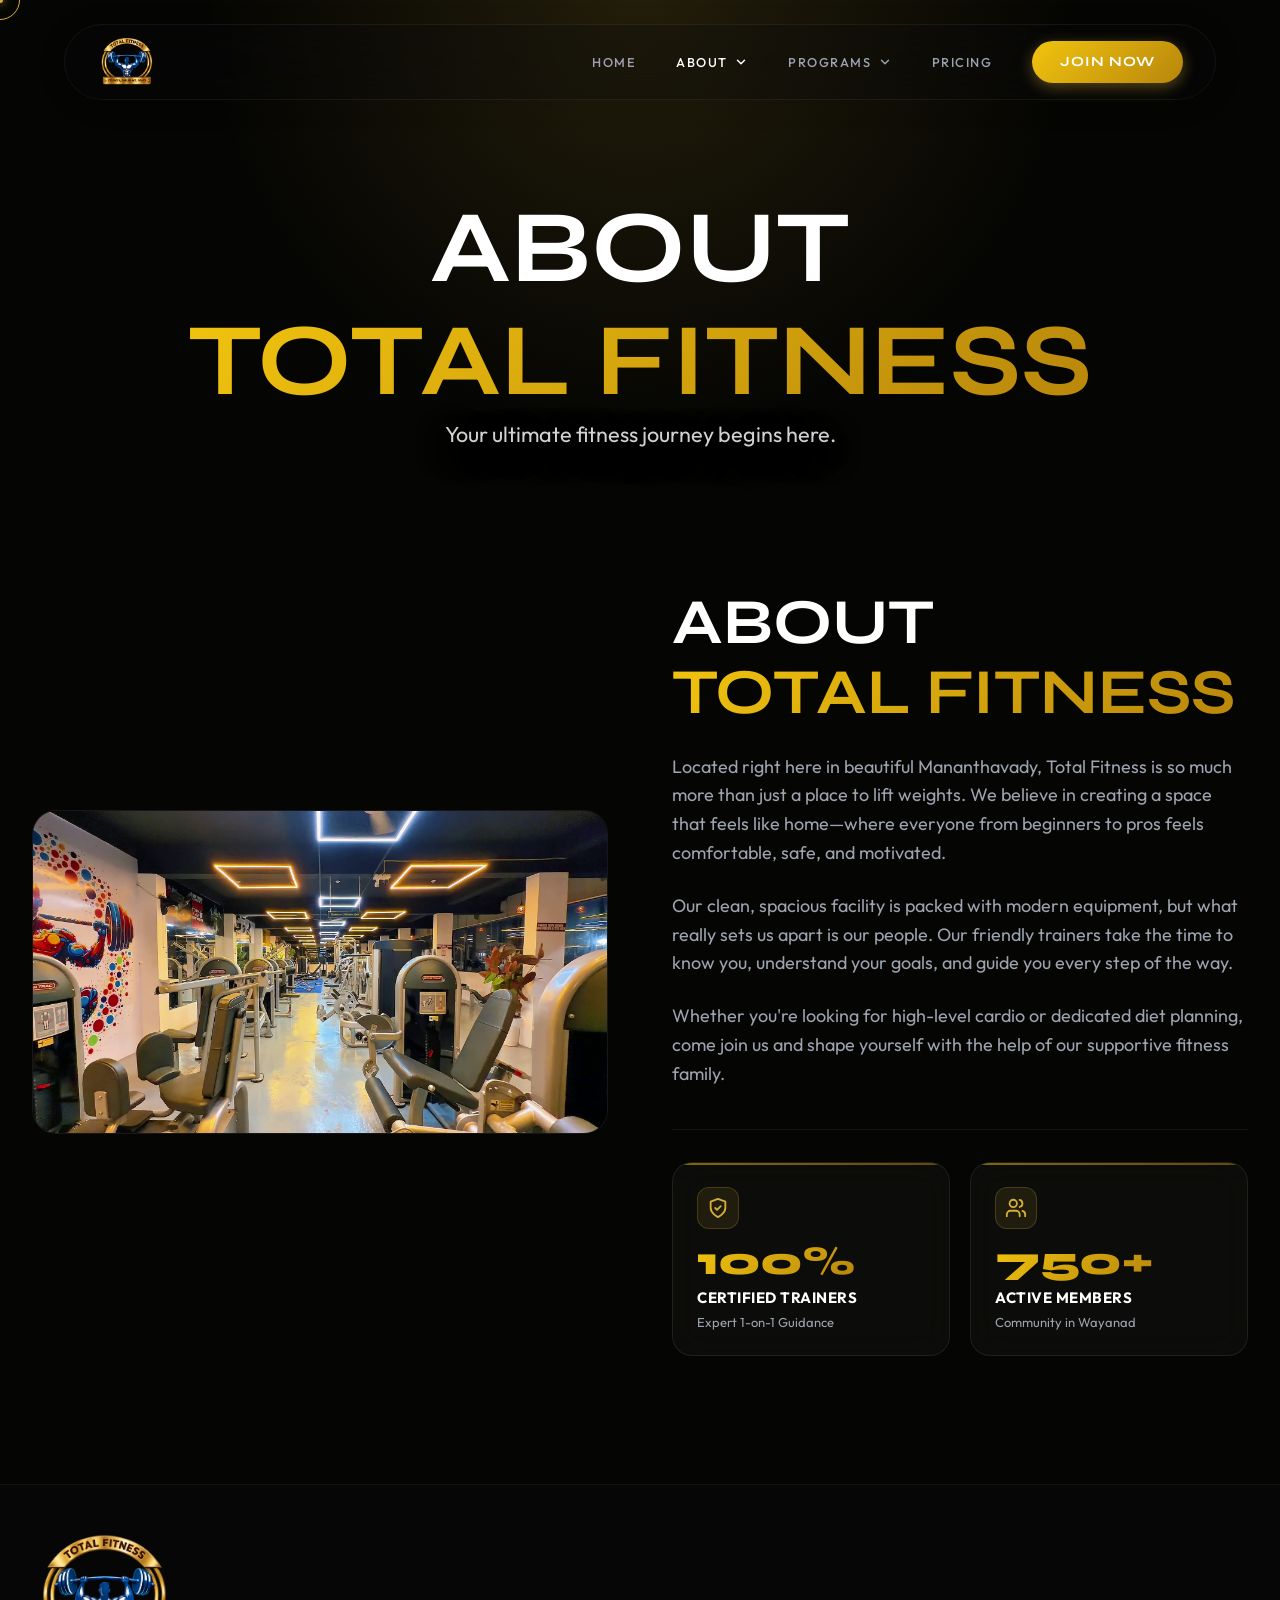
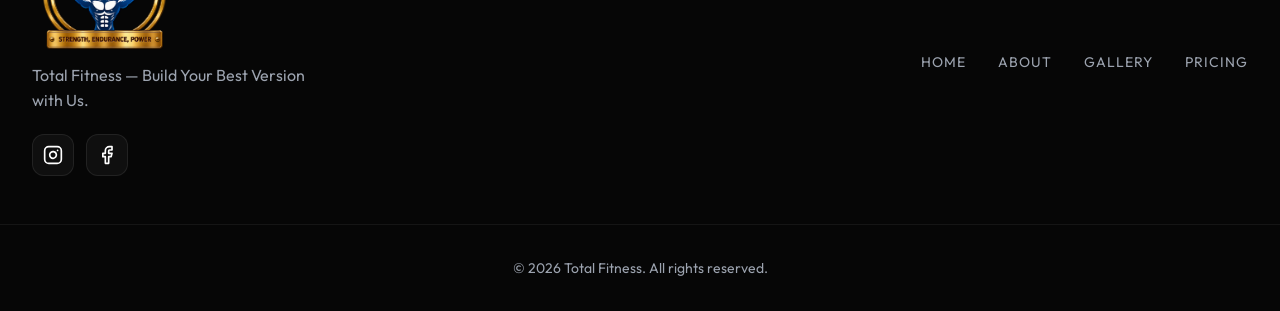
==== commit 93c28293: "Streamline header navigation with nested dropdown menus" ====
--- a/about.html
+++ b/about.html
@@ -35,12 +35,40 @@
 
       <nav class="main-nav">
         <a href="index.html#home" class="nav-link">Home</a>
-        <a href="about.html" class="nav-link" style="color: var(--text-main);">About</a>
-        <a href="index.html#services" class="nav-link">Services</a>
-        <a href="index.html#gallery" class="nav-link">Gallery</a>
+        
+        <!-- About Dropdown -->
+        <div class="nav-dropdown">
+          <button class="nav-dropdown-trigger" type="button" aria-haspopup="true" aria-expanded="false" style="color: var(--text-main);">
+            About
+            <svg class="chevron" viewBox="0 0 24 24" fill="none" stroke="currentColor" stroke-width="2.5" stroke-linecap="round" stroke-linejoin="round">
+              <polyline points="6 9 12 15 18 9"></polyline>
+            </svg>
+          </button>
+          <div class="dropdown-menu">
+            <a href="about.html" class="dropdown-item">About Us</a>
+            <a href="index.html#trainers" class="dropdown-item">Our Coaches</a>
+            <a href="index.html#gallery" class="dropdown-item">Facility Gallery</a>
+            <a href="index.html#reviews" class="dropdown-item">Member Reviews</a>
+          </div>
+        </div>
+
+        <!-- Programs Dropdown -->
+        <div class="nav-dropdown">
+          <button class="nav-dropdown-trigger" type="button" aria-haspopup="true" aria-expanded="false">
+            Programs
+            <svg class="chevron" viewBox="0 0 24 24" fill="none" stroke="currentColor" stroke-width="2.5" stroke-linecap="round" stroke-linejoin="round">
+              <polyline points="6 9 12 15 18 9"></polyline>
+            </svg>
+          </button>
+          <div class="dropdown-menu">
+            <a href="index.html#services" class="dropdown-item">Gym Services</a>
+            <a href="index.html#classes" class="dropdown-item">Studio & Dance Classes</a>
+            <a href="index.html#events" class="dropdown-item">Workshops & Events</a>
+          </div>
+        </div>
+
         <a href="index.html#pricing" class="nav-link">Pricing</a>
-        <a href="index.html#reviews" class="nav-link">Reviews</a>
-        <a href="index.html#location" class="btn-primary">Join Now</a>
+        <a href="index.html#location" class="btn-primary glow-btn">Join Now</a>
       </nav>
     </div>
   </header>
--- a/style.css
+++ b/style.css
@@ -257,6 +257,109 @@
   color: var(--text-main);
 }
 
+/* Navigation Dropdown */
+.nav-dropdown {
+  position: relative;
+  display: flex;
+  align-items: center;
+}
+
+.nav-dropdown-trigger {
+  color: var(--text-muted);
+  text-decoration: none;
+  font-weight: 500;
+  text-transform: uppercase;
+  letter-spacing: 1.5px;
+  font-size: 0.8rem;
+  transition: var(--ts-fast);
+  display: inline-flex;
+  align-items: center;
+  gap: 0.4rem;
+  cursor: pointer;
+  background: none;
+  border: none;
+  padding: 0.6rem 0;
+  font-family: var(--font-body);
+}
+
+.nav-dropdown-trigger:hover,
+.nav-dropdown:hover .nav-dropdown-trigger {
+  color: var(--text-main);
+}
+
+.nav-dropdown-trigger .chevron {
+  width: 14px;
+  height: 14px;
+  transition: transform 0.3s cubic-bezier(0.16, 1, 0.3, 1), color 0.3s ease;
+}
+
+.nav-dropdown:hover .nav-dropdown-trigger .chevron {
+  transform: rotate(180deg);
+  color: var(--accent-color);
+}
+
+.dropdown-menu {
+  position: absolute;
+  top: 100%;
+  left: 50%;
+  transform: translateX(-50%) translateY(12px);
+  min-width: 220px;
+  background: rgba(12, 10, 15, 0.96);
+  backdrop-filter: blur(24px);
+  -webkit-backdrop-filter: blur(24px);
+  border: 1px solid var(--glass-border);
+  border-radius: 16px;
+  padding: 0.6rem;
+  box-shadow: 0 15px 35px rgba(0, 0, 0, 0.7), 0 0 25px rgba(212, 175, 55, 0.1);
+  opacity: 0;
+  visibility: hidden;
+  pointer-events: none;
+  transition: all 0.25s cubic-bezier(0.16, 1, 0.3, 1);
+  display: flex;
+  flex-direction: column;
+  gap: 0.25rem;
+  z-index: 1000;
+}
+
+.dropdown-menu::before {
+  content: '';
+  position: absolute;
+  top: -12px;
+  left: 0;
+  right: 0;
+  height: 12px;
+}
+
+.nav-dropdown:hover .dropdown-menu,
+.nav-dropdown:focus-within .dropdown-menu {
+  opacity: 1;
+  visibility: visible;
+  pointer-events: auto;
+  transform: translateX(-50%) translateY(4px);
+}
+
+.dropdown-item {
+  display: flex;
+  align-items: center;
+  gap: 0.6rem;
+  padding: 0.7rem 1rem;
+  color: var(--text-muted);
+  text-decoration: none;
+  font-size: 0.8125rem;
+  font-weight: 500;
+  text-transform: uppercase;
+  letter-spacing: 1px;
+  border-radius: 10px;
+  transition: var(--ts-fast);
+  white-space: nowrap;
+}
+
+.dropdown-item:hover {
+  background: rgba(212, 175, 55, 0.12);
+  color: #fff;
+  padding-left: 1.25rem;
+}
+
 .mobile-menu-btn {
   display: none;
   background: transparent;
@@ -1589,14 +1692,52 @@
     top: 100%;
     left: -1px; /* Align with border */
     width: calc(100% + 2px);
-    background: rgba(10, 10, 15, 0.95);
-    backdrop-filter: blur(20px);
-    -webkit-backdrop-filter: blur(20px);
+    background: rgba(10, 10, 15, 0.96);
+    backdrop-filter: blur(24px);
+    -webkit-backdrop-filter: blur(24px);
     border: 1px solid var(--glass-border);
     border-top: none;
     border-radius: 0 0 20px 20px;
-    padding: 1.5rem 0 2.5rem 0;
+    padding: 1.5rem 1.5rem 2.5rem;
+    gap: 1rem;
+    max-height: 80vh;
+    overflow-y: auto;
     z-index: 99;
+  }
+
+  .nav-dropdown {
+    flex-direction: column;
+    align-items: stretch;
+    width: 100%;
+  }
+
+  .nav-dropdown-trigger {
+    width: 100%;
+    justify-content: space-between;
+    font-size: 0.85rem;
+    padding: 0.5rem 0;
+    border-bottom: 1px solid rgba(255, 255, 255, 0.05);
+  }
+
+  .dropdown-menu {
+    position: static;
+    transform: none !important;
+    opacity: 1;
+    visibility: visible;
+    pointer-events: auto;
+    width: 100%;
+    min-width: 100%;
+    background: rgba(255, 255, 255, 0.02);
+    border: 1px solid rgba(255, 255, 255, 0.05);
+    box-shadow: none;
+    border-radius: 12px;
+    margin-top: 0.4rem;
+    padding: 0.4rem;
+  }
+
+  .dropdown-item {
+    font-size: 0.8rem;
+    padding: 0.6rem 0.8rem;
   }
   
   /* Hero Mobile Fixes */
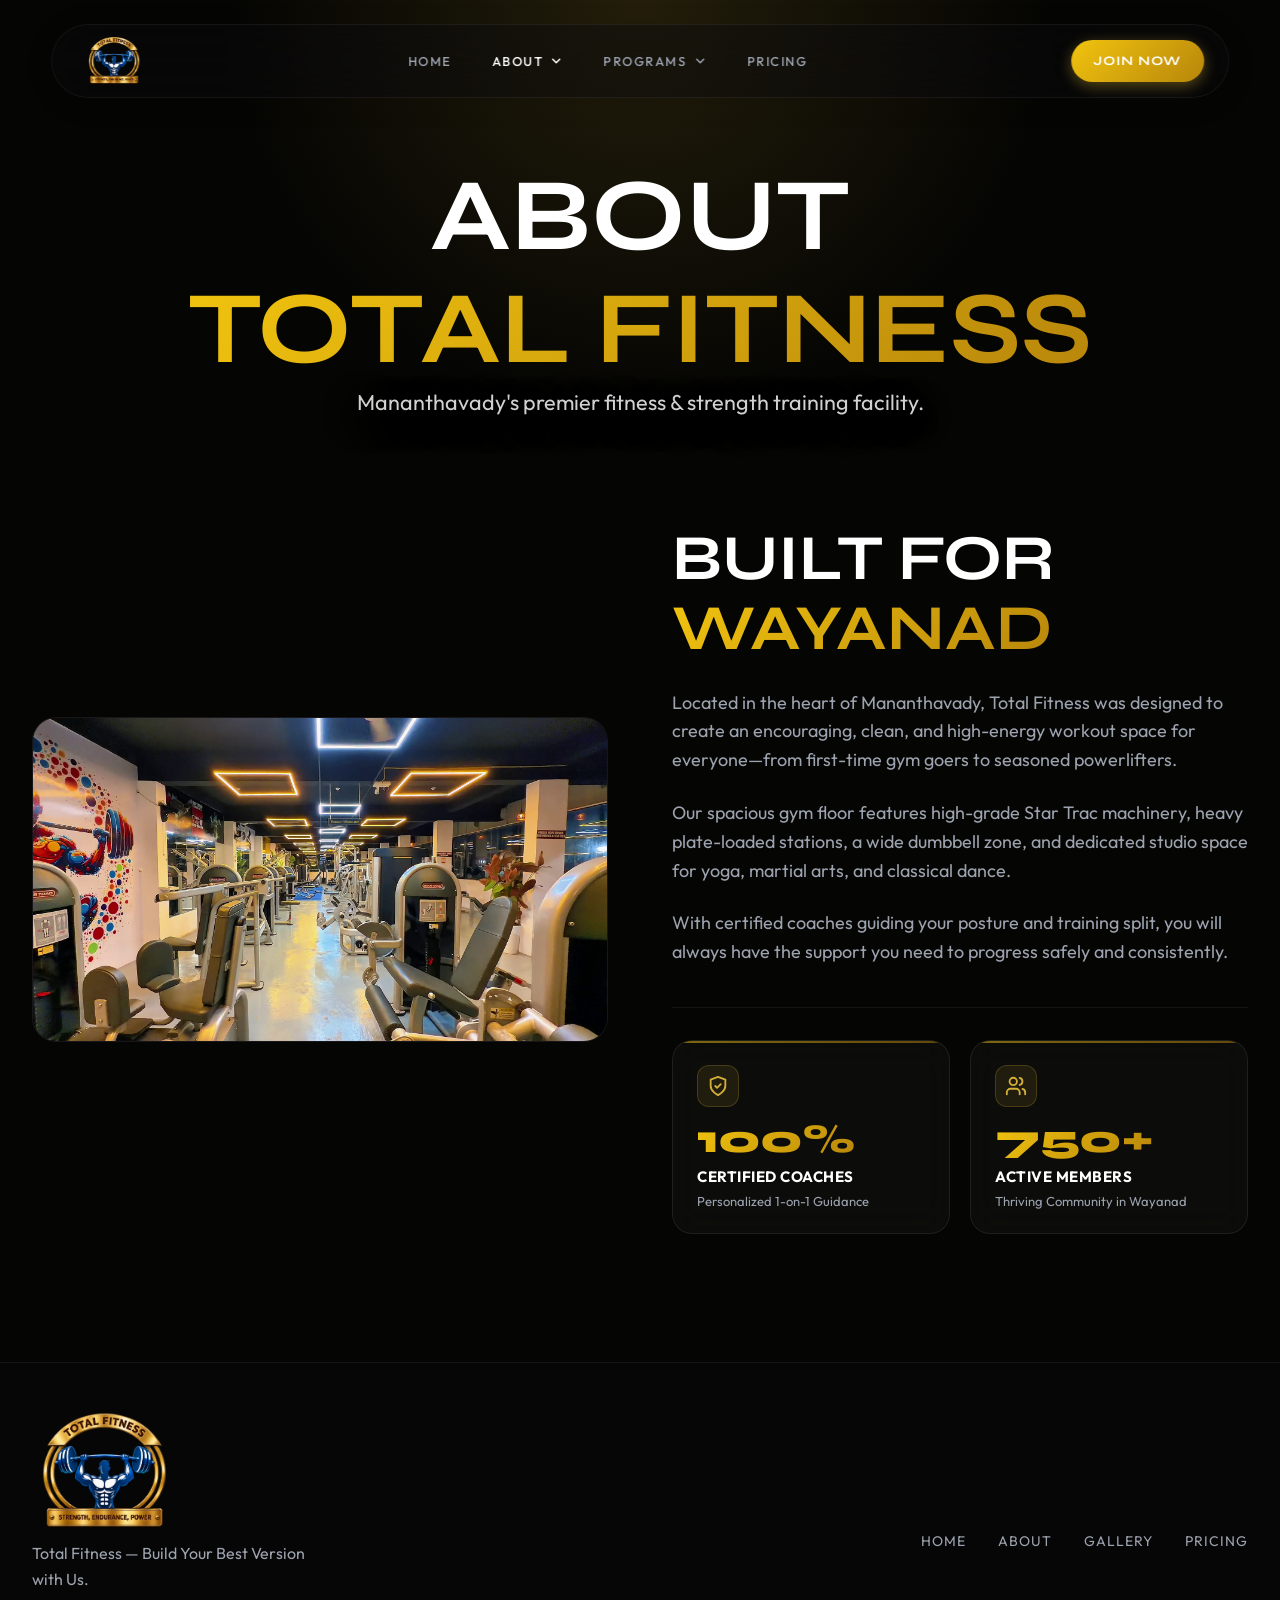
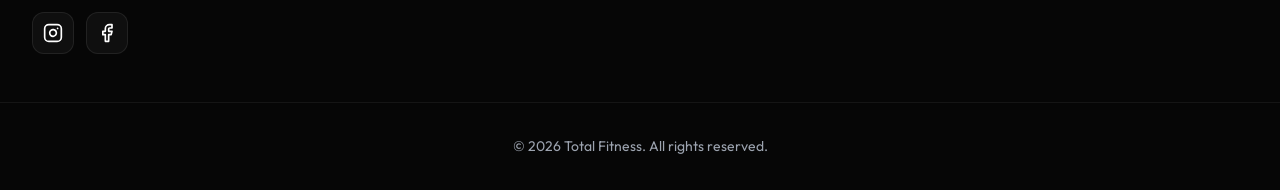
==== commit 165c36e4: "feat: optimize mobile & web responsiveness, center menu, and clean up AI slop with real photography " ====
--- a/about.html
+++ b/about.html
@@ -11,27 +11,19 @@
   <link rel="stylesheet" href="style.css">
   <style>
     .page-header {
-      padding: 12rem 0 6rem;
+      padding: 10rem 0 4rem;
       text-align: center;
       background: radial-gradient(circle at top center, rgba(212, 175, 55, 0.15), transparent 50%);
     }
   </style>
 </head>
 <body>
-  <!-- Custom Cursor -->
-  <div class="cursor-dot"></div>
-  <div class="cursor-outline"></div>
-
   <!-- Header -->
   <header class="glass-header" id="header">
     <div class="header-container">
       <a href="index.html" class="logo-wrapper">
         <img src="totalfitness assets/Total fitnesslogo.png" alt="Total Fitness Logo" class="brand-logo">
       </a>
-      
-      <button class="mobile-menu-btn" aria-label="Toggle Menu">
-        <span></span><span></span><span></span>
-      </button>
 
       <nav class="main-nav">
         <a href="index.html#home" class="nav-link">Home</a>
@@ -68,8 +60,15 @@
         </div>
 
         <a href="index.html#pricing" class="nav-link">Pricing</a>
-        <a href="index.html#location" class="btn-primary glow-btn">Join Now</a>
+        <a href="index.html#location" class="btn-primary glow-btn mobile-cta-only">Join Now</a>
       </nav>
+
+      <div class="header-actions">
+        <a href="index.html#location" class="btn-primary glow-btn desktop-cta">Join Now</a>
+        <button class="mobile-menu-btn" aria-label="Toggle Menu">
+          <span></span><span></span><span></span>
+        </button>
+      </div>
     </div>
   </header>
 
@@ -77,7 +76,7 @@
     <section class="page-header">
       <div class="container reveal-item">
         <h1>ABOUT <span class="gradient-text">TOTAL FITNESS</span></h1>
-        <p class="hero-desc">Your ultimate fitness journey begins here.</p>
+        <p class="hero-desc">Mananthavady's premier fitness & strength training facility.</p>
       </div>
     </section>
 
@@ -88,10 +87,10 @@
           <img src="totalfitness assets/vlcsnap-2026-08-06-02h40m56s237.png" alt="About Total Fitness" class="glass-card" loading="lazy">
         </div>
         <div class="about-text reveal-item delay-2">
-          <h2>ABOUT <span class="gradient-text">TOTAL FITNESS</span></h2>
-          <p>Located right here in beautiful Mananthavady, Total Fitness is so much more than just a place to lift weights. We believe in creating a space that feels like home—where everyone from beginners to pros feels comfortable, safe, and motivated.</p>
-          <p>Our clean, spacious facility is packed with modern equipment, but what really sets us apart is our people. Our friendly trainers take the time to know you, understand your goals, and guide you every step of the way.</p>
-          <p>Whether you're looking for high-level cardio or dedicated diet planning, come join us and shape yourself with the help of our supportive fitness family.</p>
+          <h2>BUILT FOR <span class="gradient-text">WAYANAD</span></h2>
+          <p>Located in the heart of Mananthavady, Total Fitness was designed to create an encouraging, clean, and high-energy workout space for everyone—from first-time gym goers to seasoned powerlifters.</p>
+          <p>Our spacious gym floor features high-grade Star Trac machinery, heavy plate-loaded stations, a wide dumbbell zone, and dedicated studio space for yoga, martial arts, and classical dance.</p>
+          <p>With certified coaches guiding your posture and training split, you will always have the support you need to progress safely and consistently.</p>
           <div class="about-stats mt-4">
             <div class="stat-card">
               <div class="stat-icon-wrap">
@@ -102,8 +101,8 @@
               </div>
               <div class="stat-info">
                 <h3 class="stat-num gradient-text">100%</h3>
-                <span class="stat-title">Certified Trainers</span>
-                <p class="stat-sub">Expert 1-on-1 Guidance</p>
+                <span class="stat-title">Certified Coaches</span>
+                <p class="stat-sub">Personalized 1-on-1 Guidance</p>
               </div>
             </div>
             <div class="stat-card">
@@ -118,7 +117,7 @@
               <div class="stat-info">
                 <h3 class="stat-num gradient-text">750+</h3>
                 <span class="stat-title">Active Members</span>
-                <p class="stat-sub">Community in Wayanad</p>
+                <p class="stat-sub">Thriving Community in Wayanad</p>
               </div>
             </div>
           </div>
--- a/style.css
+++ b/style.css
@@ -38,30 +38,15 @@
   font-family: var(--font-body);
   line-height: 1.6;
   overflow-x: hidden;
-  cursor: none;
-}
-
-/* Custom Cursor */
-.cursor-dot, .cursor-outline {
-  position: fixed;
-  top: 0;
-  left: 0;
-  transform: translate(-50%, -50%);
-  border-radius: 50%;
-  pointer-events: none;
-  z-index: 9999;
-}
-.cursor-dot {
-  width: 6px;
-  height: 6px;
-  background-color: var(--accent-color);
-  box-shadow: 0 0 10px var(--accent-color);
-}
-.cursor-outline {
-  width: 40px;
-  height: 40px;
-  border: 1px solid var(--accent-color);
-  transition: width 0.2s, height 0.2s;
+}
+
+section[id] {
+  scroll-margin-top: 5.5rem;
+}
+
+/* Interactive elements use crisp native pointer */
+a, button, select, [role="button"], .toggle-btn, .bento-item, .service-card, .class-card, .price-card, .trainer-card, .social-btn {
+  cursor: pointer;
 }
 
 /* Typography */
@@ -193,14 +178,14 @@
   top: 1.5rem;
   left: 50%;
   transform: translateX(-50%);
-  width: 90%;
-  max-width: 1200px;
-  background: rgba(10, 10, 15, 0.25);
+  width: 92%;
+  max-width: 1280px;
+  background: rgba(10, 10, 15, 0.4);
   backdrop-filter: blur(24px);
   -webkit-backdrop-filter: blur(24px);
   border: 1px solid var(--glass-border);
   border-radius: 100px;
-  padding: 0.5rem 2rem;
+  padding: 0.5rem 1.5rem 0.5rem 2rem;
   z-index: 100;
   transition: var(--ts-fast);
   box-shadow: 0 4px 30px rgba(0,0,0,0.1);
@@ -208,8 +193,8 @@
 
 .glass-header.scrolled {
   top: 1rem;
-  background: rgba(3, 3, 5, 0.9);
-  box-shadow: 0 10px 30px rgba(0,0,0,0.5);
+  background: rgba(3, 3, 5, 0.92);
+  box-shadow: 0 10px 30px rgba(0,0,0,0.6);
   border-color: rgba(255,255,255,0.1);
 }
 
@@ -224,9 +209,16 @@
   display: flex;
   justify-content: space-between;
   align-items: center;
-}
-
-.logo-wrapper { display: flex; align-items: center; padding: 5px 0; }
+  position: relative;
+}
+
+.logo-wrapper { 
+  display: flex; 
+  align-items: center; 
+  padding: 4px 0; 
+  flex: 0 0 auto;
+}
+
 .brand-logo { 
   max-height: 48px; 
   width: auto;
@@ -237,10 +229,32 @@
   transform: scale(1.05);
 }
 
+/* Centered Navigation Menu */
 .main-nav {
   display: flex;
   align-items: center;
+  justify-content: center;
   gap: 2.5rem;
+  flex: 1 1 auto;
+  margin: 0 auto;
+}
+
+.header-actions {
+  display: flex;
+  align-items: center;
+  gap: 1rem;
+  flex: 0 0 auto;
+}
+
+.desktop-cta {
+  display: inline-flex;
+  padding: 0.65rem 1.4rem;
+  font-size: 0.8125rem;
+  letter-spacing: 1px;
+}
+
+.mobile-cta-only {
+  display: none !important;
 }
 
 .nav-link {
@@ -364,19 +378,41 @@
   display: none;
   background: transparent;
   border: none;
-  width: 30px; height: 20px;
+  width: 44px;
+  height: 44px;
   position: relative;
-  cursor: none;
+  cursor: pointer;
+  padding: 0;
+  align-items: center;
+  justify-content: center;
+  z-index: 101;
 }
 .mobile-menu-btn span {
   position: absolute;
-  width: 100%; height: 2px;
+  width: 24px;
+  height: 2px;
   background: #fff;
-  transition: var(--ts-fast);
-}
-.mobile-menu-btn span:nth-child(1) { top: 0; }
-.mobile-menu-btn span:nth-child(2) { top: 50%; transform: translateY(-50%); }
-.mobile-menu-btn span:nth-child(3) { bottom: 0; }
+  border-radius: 2px;
+  transition: transform 0.3s cubic-bezier(0.16, 1, 0.3, 1), opacity 0.2s ease, top 0.3s cubic-bezier(0.16, 1, 0.3, 1), background-color 0.3s ease;
+}
+.mobile-menu-btn span:nth-child(1) { top: 14px; }
+.mobile-menu-btn span:nth-child(2) { top: 21px; }
+.mobile-menu-btn span:nth-child(3) { top: 28px; }
+
+.mobile-menu-btn.is-active span:nth-child(1) {
+  top: 21px;
+  transform: rotate(45deg);
+  background: var(--accent-color);
+}
+.mobile-menu-btn.is-active span:nth-child(2) {
+  opacity: 0;
+  transform: scaleX(0);
+}
+.mobile-menu-btn.is-active span:nth-child(3) {
+  top: 21px;
+  transform: rotate(-45deg);
+  background: var(--accent-color);
+}
 
 /* Hero Section */
 .hero-section {
@@ -442,7 +478,7 @@
 }
 
 .hero-content {
-  width: min(980px, 100%);
+  width: min(1150px, 100%);
   padding: 0 2rem;
   display: flex;
   flex-direction: column;
@@ -462,13 +498,36 @@
 }
 
 .hero-content h1 {
-  font-size: clamp(3rem, 6.5vw, 6.8rem);
+  display: flex;
+  flex-direction: column;
+  align-items: center;
+  gap: 0.35rem;
+  width: 100%;
+  max-width: 1200px;
+  margin-bottom: 1.25rem;
+  text-align: center;
+  text-shadow: 0 20px 65px rgba(0,0,0,0.55);
+}
+
+.hero-title-top {
+  display: block;
+  font-family: var(--font-heading);
+  font-size: clamp(1.2rem, 3.4vw, 3.2rem);
+  font-weight: 700;
+  letter-spacing: clamp(1px, 0.3vw, 3px);
+  color: #ffffff;
+  line-height: 1.15;
+  white-space: nowrap;
+}
+
+.hero-title-main {
+  display: block;
+  font-family: var(--font-heading);
+  font-size: clamp(2.3rem, 7vw, 6.2rem);
+  font-weight: 800;
+  letter-spacing: -0.02em;
   line-height: 1.05;
-  max-width: 16ch;
-  margin-bottom: 1.25rem;
-  letter-spacing: -0.02em;
-  text-wrap: balance;
-  text-shadow: 0 20px 65px rgba(0,0,0,0.55);
+  white-space: nowrap;
 }
 
 .badge {
@@ -724,16 +783,33 @@
 }
 
 .service-icon {
-  font-size: 3rem;
+  width: 58px;
+  height: 58px;
+  border-radius: 14px;
+  background: rgba(212, 175, 55, 0.08);
+  border: 1px solid rgba(212, 175, 55, 0.25);
+  color: var(--accent-color);
+  display: flex;
+  align-items: center;
+  justify-content: center;
   margin-bottom: 1.25rem;
-  filter: drop-shadow(0 0 8px rgba(212, 175, 55, 0.3));
+  transition: all 0.3s ease;
+}
+
+.service-card:hover .service-icon {
+  background: var(--accent-gradient);
+  color: #000;
+  border-color: transparent;
+  transform: scale(1.06);
+  box-shadow: 0 6px 20px rgba(212, 175, 55, 0.35);
 }
 
 .service-card h3 {
-  font-size: 1.15rem;
+  font-size: 1.1rem;
   margin: 0;
   color: #fff;
-  letter-spacing: 1px;
+  letter-spacing: 0.5px;
+  font-weight: 600;
 }
 
 .glow-badge {
@@ -821,7 +897,36 @@
 }
 
 /* Pricing Section */
-/* Split Pricing Section (Zak's Gym Style) */
+.pricing-note-banner {
+  display: flex;
+  align-items: center;
+  justify-content: center;
+  gap: 1rem;
+  flex-wrap: wrap;
+  width: fit-content;
+  max-width: 90%;
+  margin: 0 auto 3rem;
+  padding: 0.75rem 1.75rem;
+  background: rgba(255, 255, 255, 0.03);
+  border: 1px solid rgba(212, 175, 55, 0.25);
+  backdrop-filter: blur(16px);
+  -webkit-backdrop-filter: blur(16px);
+  border-radius: 100px;
+  color: var(--text-muted);
+  font-size: 0.95rem;
+  box-shadow: 0 4px 20px rgba(0, 0, 0, 0.3);
+}
+
+.pricing-note-banner strong {
+  color: var(--accent-color);
+  font-family: var(--font-heading);
+}
+
+.pricing-note-banner .pricing-divider {
+  color: rgba(255, 255, 255, 0.2);
+}
+
+/* Split Pricing Section */
 .split-pricing {
   display: grid;
   grid-template-columns: repeat(auto-fit, minmax(280px, 1fr));
@@ -852,19 +957,21 @@
 }
 
 .icon-avatar {
-  font-size: 3rem;
   background: rgba(212, 175, 55, 0.1);
-  color: transparent;
-  text-shadow: 0 0 0 var(--accent-color);
-  width: 80px; height: 80px;
+  color: var(--accent-color);
+  width: 60px;
+  height: 60px;
   display: flex;
   align-items: center;
   justify-content: center;
   border-radius: 50%;
+  border: 1px solid rgba(212, 175, 55, 0.25);
+  flex-shrink: 0;
 }
 
 .highlight-icon {
-  background: rgba(212, 175, 55, 0.2);
+  background: rgba(212, 175, 55, 0.18);
+  border-color: rgba(212, 175, 55, 0.5);
 }
 
 .card-header-flex h3 {
@@ -1124,10 +1231,10 @@
   border-radius: 12px;
   background: rgba(212, 175, 55, 0.1);
   border: 1px solid rgba(212, 175, 55, 0.25);
+  color: var(--accent-color);
   display: flex;
   align-items: center;
   justify-content: center;
-  font-size: 1.25rem;
   flex-shrink: 0;
 }
 
@@ -1657,215 +1764,878 @@
 .delay-3 { transition-delay: 0.3s; }
 .delay-4 { transition-delay: 0.4s; }
 
-/* Responsive */
+/* ==========================================================================
+   Responsive Design & Mobile Optimizations
+   ========================================================================== */
+
+@media (max-width: 1200px) {
+  .main-nav {
+    gap: 1.8rem;
+  }
+  .bento-grid {
+    grid-template-columns: repeat(4, 1fr);
+    grid-auto-rows: 200px;
+  }
+}
+
 @media (max-width: 1024px) {
+  .glass-header {
+    width: 95%;
+    padding: 0.5rem 1.25rem;
+  }
+  .main-nav {
+    gap: 1.25rem;
+  }
+  .section-pad {
+    padding: 6rem 0;
+  }
   .hero-section {
-    padding: 11rem 0 6rem;
-  }
-  .hero-content {
-    padding: 0 2rem;
+    padding: 10rem 0 5rem;
+  }
+  .about-grid {
+    grid-template-columns: 1fr;
+    gap: 3rem;
   }
   .bento-grid {
     grid-template-columns: repeat(2, 1fr);
+    grid-auto-rows: 220px;
   }
   .bento-wide,
   .bento-tall {
     grid-column: auto;
     grid-row: auto;
   }
-  .contact-grid,
-  .location-grid { grid-template-columns: 1fr; gap: 2rem; }
-  .features-split { grid-template-columns: 1fr; }
-  .main-nav { gap: 1.5rem; }
-}
-
-@media (max-width: 768px) {
-  .main-nav { display: none; }
-  .mobile-menu-btn { display: block; }
-  .glass-header { width: 95%; padding: 0.5rem 1rem; }
-  .logo-wrapper { height: 60px; }
-  
+  .contact-grid {
+    grid-template-columns: 1fr;
+    gap: 2.5rem;
+  }
+  .features-split {
+    grid-template-columns: 1fr;
+  }
+}
+
+@media (max-width: 991px) {
+  /* Cursor Reset for Touch / Mobile */
+  body, .btn-primary, .btn-secondary, .mobile-menu-btn, a, button, select, input, textarea {
+    cursor: auto !important;
+  }
+  .btn-primary, .btn-secondary, .mobile-menu-btn, a, button, .toggle-btn, .nav-dropdown-trigger {
+    cursor: pointer !important;
+  }
+  .cursor-dot, .cursor-outline {
+    display: none !important;
+  }
+
+  /* Header & Navigation */
+  .glass-header {
+    width: calc(100% - 1.5rem);
+    max-width: 100%;
+    top: 0.75rem;
+    padding: 0.5rem 1rem;
+    border-radius: 100px;
+    transition: all 0.3s cubic-bezier(0.16, 1, 0.3, 1);
+  }
+
+  .glass-header.menu-open {
+    border-radius: 20px;
+    background: rgba(10, 8, 12, 0.98);
+    box-shadow: 0 20px 50px rgba(0, 0, 0, 0.8), 0 0 30px rgba(212, 175, 55, 0.15);
+  }
+
+  .desktop-cta {
+    display: none !important;
+  }
+
+  .mobile-cta-only {
+    display: flex !important;
+  }
+
+  .mobile-menu-btn {
+    display: flex;
+  }
+
+  .main-nav {
+    display: none;
+    position: absolute;
+    top: calc(100% + 0.5rem);
+    left: 0;
+    width: 100%;
+    background: rgba(10, 8, 12, 0.98);
+    backdrop-filter: blur(28px);
+    -webkit-backdrop-filter: blur(28px);
+    border: 1px solid var(--glass-border);
+    border-radius: 20px;
+    padding: 1.25rem 1.25rem 1.75rem;
+    flex-direction: column;
+    align-items: stretch;
+    gap: 0.6rem;
+    max-height: calc(85vh - 70px);
+    overflow-y: auto;
+    box-shadow: 0 25px 60px rgba(0, 0, 0, 0.9), 0 0 30px rgba(212, 175, 55, 0.1);
+    z-index: 100;
+  }
+
   .main-nav.mobile-open {
     display: flex;
-    flex-direction: column;
-    position: absolute;
-    top: 100%;
-    left: -1px; /* Align with border */
-    width: calc(100% + 2px);
-    background: rgba(10, 10, 15, 0.96);
-    backdrop-filter: blur(24px);
-    -webkit-backdrop-filter: blur(24px);
-    border: 1px solid var(--glass-border);
-    border-top: none;
-    border-radius: 0 0 20px 20px;
-    padding: 1.5rem 1.5rem 2.5rem;
-    gap: 1rem;
-    max-height: 80vh;
-    overflow-y: auto;
-    z-index: 99;
+    animation: menuSlideDown 0.3s cubic-bezier(0.16, 1, 0.3, 1) forwards;
+  }
+
+  @keyframes menuSlideDown {
+    from {
+      opacity: 0;
+      transform: translateY(-10px) scale(0.98);
+    }
+    to {
+      opacity: 1;
+      transform: translateY(0) scale(1);
+    }
+  }
+
+  .main-nav .nav-link {
+    font-size: 0.9rem;
+    padding: 0.75rem 1rem;
+    border-radius: 12px;
+    display: flex;
+    align-items: center;
+    background: rgba(255, 255, 255, 0.02);
+    border: 1px solid rgba(255, 255, 255, 0.04);
   }
 
   .nav-dropdown {
+    width: 100%;
     flex-direction: column;
     align-items: stretch;
-    width: 100%;
+    background: rgba(255, 255, 255, 0.02);
+    border: 1px solid rgba(255, 255, 255, 0.04);
+    border-radius: 12px;
+    overflow: hidden;
   }
 
   .nav-dropdown-trigger {
     width: 100%;
+    padding: 0.75rem 1rem;
+    font-size: 0.9rem;
     justify-content: space-between;
-    font-size: 0.85rem;
-    padding: 0.5rem 0;
-    border-bottom: 1px solid rgba(255, 255, 255, 0.05);
+    border: none;
+    border-radius: 12px;
+  }
+
+  .nav-dropdown.open .nav-dropdown-trigger {
+    color: var(--accent-color);
   }
 
   .dropdown-menu {
     position: static;
     transform: none !important;
+    opacity: 0;
+    visibility: hidden;
+    height: 0;
+    max-height: 0;
+    overflow: hidden;
+    pointer-events: none;
+    background: rgba(0, 0, 0, 0.3);
+    border: none;
+    border-top: 1px solid rgba(255, 255, 255, 0.05);
+    box-shadow: none;
+    border-radius: 0;
+    padding: 0;
+    margin: 0;
+    transition: all 0.3s ease;
+  }
+
+  .nav-dropdown.open .dropdown-menu {
     opacity: 1;
     visibility: visible;
+    height: auto;
+    max-height: 400px;
     pointer-events: auto;
+    padding: 0.4rem;
+  }
+
+  .dropdown-item {
+    padding: 0.65rem 0.85rem;
+    font-size: 0.8125rem;
+  }
+
+  .main-nav .btn-primary {
     width: 100%;
-    min-width: 100%;
-    background: rgba(255, 255, 255, 0.02);
-    border: 1px solid rgba(255, 255, 255, 0.05);
-    box-shadow: none;
-    border-radius: 12px;
+    padding: 0.85rem;
+    font-size: 0.9rem;
     margin-top: 0.4rem;
-    padding: 0.4rem;
-  }
-
-  .dropdown-item {
-    font-size: 0.8rem;
-    padding: 0.6rem 0.8rem;
-  }
-  
-  /* Hero Mobile Fixes */
+    justify-content: center;
+  }
+}
+
+@media (max-width: 768px) {
+  html {
+    font-size: 15px;
+  }
+
+  .container {
+    padding: 0 1.25rem;
+  }
+
+  .section-pad {
+    padding: 4.5rem 0;
+  }
+
+  .section-title {
+    margin-bottom: 2.75rem;
+  }
+
+  .section-title h2 {
+    font-size: clamp(2rem, 7.5vw, 2.75rem);
+    margin-bottom: 0.75rem;
+  }
+
+  .section-title p {
+    font-size: 1rem;
+    line-height: 1.5;
+  }
+
+  /* Hero Section */
   .hero-section {
-    align-items: flex-end;
     min-height: 100dvh;
-    padding: 10rem 0 4rem;
-  }
+    padding: 8rem 0 3.5rem;
+    align-items: center;
+  }
+
   .hero-media iframe {
-    left: 50%;
-    transform: translate(-50%, -50%) scale(2.5);
-    filter: saturate(0.96) contrast(1.14) brightness(0.78);
-  }
-  .hero-overlay {
-    background:
-      linear-gradient(0deg, rgba(5,5,3,0.98) 0%, rgba(5,5,3,0.78) 58%, rgba(5,5,3,0.44) 100%),
-      radial-gradient(circle at center, rgba(212,175,55,0.18), transparent 40%);
-  }
-  .hero-section::after {
-    background: radial-gradient(ellipse at center, rgba(5,5,3,0.92) 0%, rgba(5,5,3,0.5) 40%, rgba(5,5,3,0) 80%);
-  }
+    width: 100vw;
+    height: 56.25vw;
+    min-width: 177.78vh;
+    min-height: 100vh;
+    transform: translate(-50%, -50%) scale(1.6);
+  }
+
   .hero-content {
-    padding: 0 1.25rem;
-  }
+    padding: 0 1rem;
+  }
+
   .hero-content::before {
-    width: 3.4rem;
-    margin-bottom: 1.1rem;
-  }
+    width: 3rem;
+    height: 2.5px;
+    margin-bottom: 1rem;
+  }
+
+  .badge {
+    font-size: 0.75rem;
+    padding: 0.45rem 0.85rem;
+    letter-spacing: 1.5px;
+    margin-bottom: 1.25rem;
+  }
+
   .hero-content h1 {
-    font-size: clamp(2.2rem, 10vw, 3.2rem);
-    line-height: 1.15;
-    max-width: none;
+    display: flex;
+    flex-direction: column;
+    align-items: center;
+    gap: 0.25rem;
+    max-width: 100%;
     margin-bottom: 1rem;
   }
+
+  .hero-title-top {
+    font-size: clamp(0.85rem, 3.4vw, 1.25rem);
+    letter-spacing: 0.5px;
+    white-space: nowrap;
+  }
+
+  .hero-title-main {
+    font-size: clamp(1.4rem, 6.2vw, 2rem);
+    letter-spacing: -0.01em;
+    white-space: nowrap;
+  }
+
   .hero-desc {
-    font-size: 1rem;
-    padding: 0;
-    margin-bottom: 2rem;
-  }
-  .hero-actions,
+    font-size: 0.95rem;
+    line-height: 1.6;
+    margin-bottom: 1.75rem;
+    padding: 0 0.5rem;
+  }
+
+  .hero-actions {
+    flex-direction: column;
+    width: 100%;
+    max-width: 360px;
+    gap: 0.75rem;
+  }
+
   .hero-actions .btn-primary,
   .hero-actions .btn-secondary {
     width: 100%;
-  }
+    padding: 0.85rem 1.5rem;
+    font-size: 0.95rem;
+    min-height: 52px;
+  }
+
   .hero-proof {
+    display: grid;
+    grid-template-columns: repeat(2, 1fr);
+    gap: 0.5rem;
     width: 100%;
-    margin-top: 1.5rem;
-    gap: 0.5rem;
-  }
+    max-width: 380px;
+    margin-top: 1.75rem;
+  }
+
   .hero-proof span {
-    flex: 1 1 100%;
-    padding: 0.65rem 0.8rem;
-  }
-  .badge {
-    font-size: 0.75rem;
-    padding: 0.5rem 1rem;
-    margin-bottom: 1.5rem;
-  }
-  
-  .bento-grid {
-    grid-template-columns: 1fr;
-    grid-auto-rows: 250px;
-    gap: 0.85rem;
-  }
-  
+    padding: 0.6rem 0.75rem;
+    font-size: 0.8rem;
+    text-align: center;
+    border-radius: 10px;
+  }
+
+  .hero-proof span:last-child {
+    grid-column: span 2;
+  }
+
+  /* About Section */
   .about-grid {
     grid-template-columns: 1fr;
     gap: 2rem;
   }
-  
-  .features-split {
+
+  .about-image img {
+    border-radius: 18px;
+    max-height: 260px;
+    width: 100%;
+    object-fit: cover;
+  }
+
+  .about-text h2 {
+    font-size: clamp(1.85rem, 6.5vw, 2.5rem);
+    margin-bottom: 1rem;
+  }
+
+  .about-text p {
+    font-size: 0.95rem;
+    line-height: 1.6;
+    margin-bottom: 1rem;
+  }
+
+  .about-stats {
+    display: grid;
+    grid-template-columns: repeat(2, 1fr);
+    gap: 0.75rem;
+    margin-top: 1.75rem;
+    padding-top: 1.5rem;
+  }
+
+  .stat-card {
+    padding: 1rem 0.75rem;
+    border-radius: 16px;
+    text-align: center;
+    align-items: center;
+    gap: 0.5rem;
+  }
+
+  .stat-icon-wrap {
+    width: 36px;
+    height: 36px;
+    border-radius: 10px;
+  }
+
+  .stat-card .stat-num {
+    font-size: 1.85rem;
+    margin-bottom: 0.2rem;
+  }
+
+  .stat-card .stat-title {
+    font-size: 0.8rem;
+    letter-spacing: 0.2px;
+  }
+
+  .stat-card .stat-sub {
+    font-size: 0.72rem;
+    margin: 0;
+  }
+
+  /* Services Grid (Compact 2-Column Mobile Layout) */
+  .services-grid {
+    grid-template-columns: repeat(2, 1fr);
+    gap: 0.75rem;
+  }
+
+  .service-card {
+    padding: 1.35rem 0.75rem;
+    border-radius: 16px;
+    min-height: 120px;
+  }
+
+  .service-icon {
+    width: 48px;
+    height: 48px;
+    margin-bottom: 0.6rem;
+  }
+  .service-icon svg {
+    width: 22px;
+    height: 22px;
+  }
+
+  .service-card h3 {
+    font-size: 0.875rem;
+    line-height: 1.25;
+    letter-spacing: 0.5px;
+  }
+
+  .glow-badge {
+    padding: 0.75rem 1.25rem;
+    font-size: clamp(0.75rem, 3.2vw, 0.95rem);
+    letter-spacing: 1px;
+    border-radius: 100px;
+    max-width: 100%;
+    display: inline-block;
+  }
+
+  /* Classes Section */
+  .classes-grid {
     grid-template-columns: 1fr;
-  }
-  
+    gap: 1.5rem;
+  }
+
+  .class-card {
+    border-radius: 20px;
+  }
+
+  .class-img-box {
+    height: 190px;
+  }
+
+  .class-badge {
+    font-size: 0.7rem;
+    padding: 0.35rem 0.75rem;
+    top: 0.75rem;
+    left: 0.75rem;
+  }
+
+  .class-body {
+    padding: 1.35rem 1.25rem;
+  }
+
+  .class-body h3 {
+    font-size: 1.25rem;
+    margin-bottom: 0.5rem;
+  }
+
+  .class-body p {
+    font-size: 0.875rem;
+    line-height: 1.5;
+    margin-bottom: 1rem;
+  }
+
+  .class-meta {
+    flex-direction: column;
+    align-items: flex-start;
+    gap: 0.35rem;
+    padding-top: 1rem;
+    font-size: 0.8125rem;
+  }
+
+  /* Mobile Bento Gallery */
+  .bento-grid {
+    display: grid;
+    grid-template-columns: repeat(2, 1fr);
+    grid-auto-rows: 150px;
+    gap: 0.75rem;
+  }
+
+  .bento-item {
+    border-radius: 14px;
+  }
+
+  .bento-item.bento-wide:first-child {
+    grid-column: span 2;
+    grid-row: span 1;
+    height: 190px;
+  }
+
+  .bento-item:nth-child(4) {
+    grid-row: span 2;
+    height: 100%;
+  }
+
+  .bento-item:last-child {
+    grid-column: span 2;
+    height: 170px;
+  }
+
+  .bento-item figcaption {
+    font-size: 0.75rem;
+    left: 0.75rem;
+    bottom: 0.75rem;
+    letter-spacing: 0.5px;
+  }
+
+  /* Events Section */
+  .events-grid {
+    grid-template-columns: 1fr;
+    gap: 1.5rem;
+  }
+
+  .event-card {
+    border-radius: 20px;
+  }
+
+  .event-img-wrap {
+    height: 180px;
+  }
+
+  .event-date-badge {
+    font-size: 0.75rem;
+    padding: 0.4rem 0.75rem;
+    top: 0.75rem;
+    right: 0.75rem;
+  }
+
+  .event-body {
+    padding: 1.35rem 1.25rem;
+  }
+
+  .event-category {
+    font-size: 0.75rem;
+  }
+
+  .event-body h3 {
+    font-size: 1.2rem;
+    margin-bottom: 0.5rem;
+  }
+
+  .event-body p {
+    font-size: 0.875rem;
+    line-height: 1.5;
+    margin-bottom: 1.25rem;
+  }
+
+  .event-footer {
+    flex-direction: column;
+    align-items: stretch;
+    gap: 0.75rem;
+    padding-top: 1rem;
+  }
+
+  .event-footer .btn-primary {
+    width: 100%;
+    justify-content: center;
+    padding: 0.75rem 1rem !important;
+    font-size: 0.875rem !important;
+  }
+
+  /* Trainers Section */
+  .trainers-grid {
+    grid-template-columns: 1fr;
+    gap: 1.5rem;
+  }
+
+  .trainer-card {
+    padding: 1.5rem 1.25rem;
+    border-radius: 20px;
+  }
+
+  .trainer-avatar {
+    width: 110px;
+    height: 110px;
+    margin-bottom: 1rem;
+  }
+
+  .trainer-role {
+    font-size: 0.75rem;
+  }
+
+  .trainer-card h3 {
+    font-size: 1.2rem;
+    margin-bottom: 0.35rem;
+  }
+
+  .trainer-bio {
+    font-size: 0.85rem;
+    line-height: 1.5;
+    margin-bottom: 1rem;
+  }
+
+  .trainer-tags span {
+    font-size: 0.72rem;
+    padding: 0.25rem 0.6rem;
+  }
+
+  /* Pricing Section */
+  .pricing-note-banner {
+    flex-direction: column;
+    gap: 0.35rem;
+    padding: 0.75rem 1.25rem;
+    border-radius: 16px;
+    font-size: 0.8125rem;
+    text-align: center;
+    margin-bottom: 2rem;
+  }
+
+  .pricing-divider {
+    display: none;
+  }
+
   .split-pricing {
     grid-template-columns: 1fr;
-  }
-  
+    gap: 1.5rem;
+    max-width: 440px;
+  }
+
+  .price-card {
+    padding: 1.75rem 1.25rem;
+    border-radius: 20px;
+  }
+
   .card-header-flex {
+    flex-direction: row;
+    text-align: left;
+    align-items: center;
+    gap: 1rem;
+    margin-bottom: 0.5rem;
+  }
+
+  .icon-avatar {
+    width: 56px;
+    height: 56px;
+    font-size: 2rem;
+    flex-shrink: 0;
+  }
+
+  .card-header-flex h3 {
+    font-size: 1.5rem;
+    letter-spacing: 0;
+    line-height: 1.15;
+  }
+
+  .couple-sub {
+    font-size: 0.85rem;
+    margin-bottom: 1.25rem;
+  }
+
+  .pricing-toggle {
+    margin: 1.25rem 0;
+    padding: 3px;
+  }
+
+  .toggle-btn {
+    padding: 0.6rem 0.5rem;
+    font-size: 0.75rem;
+    letter-spacing: 0.5px;
+  }
+
+  .pricing-rows {
+    gap: 1rem;
+  }
+
+  .p-row {
+    padding-bottom: 1rem;
+  }
+
+  .p-duration {
+    font-size: 0.95rem;
+  }
+
+  .cost {
+    font-size: 1.75rem;
+  }
+
+  .strike {
+    font-size: 0.85rem;
+  }
+
+  /* Reviews Section */
+  .reviews-container {
+    height: 440px;
+  }
+
+  .review-card {
+    padding: 1.5rem 1.25rem;
+    border-radius: 18px;
+  }
+
+  .stars {
+    font-size: 1rem;
+    margin-bottom: 1rem;
+    letter-spacing: 2px;
+  }
+
+  .quote {
+    font-size: 0.95rem;
+    line-height: 1.6;
+    margin-bottom: 1.25rem;
+  }
+
+  .author {
+    padding-top: 1rem;
+  }
+
+  .author h4 {
+    font-size: 0.95rem;
+  }
+
+  .author span {
+    font-size: 0.8rem;
+  }
+
+  /* Contact & Form Section */
+  .contact-card, .contact-form-card {
+    padding: 1.5rem 1.25rem;
+    border-radius: 20px;
+  }
+
+  .contact-card h3, .contact-form-card h3 {
+    font-size: 1.35rem;
+  }
+
+  .contact-sub {
+    font-size: 0.875rem;
+    margin-bottom: 1.5rem;
+  }
+
+  .contact-items {
+    gap: 1rem;
+    margin-bottom: 1.5rem;
+  }
+
+  .contact-icon {
+    width: 38px;
+    height: 38px;
+    font-size: 1.1rem;
+    border-radius: 10px;
+  }
+
+  .contact-item strong {
+    font-size: 0.875rem;
+  }
+
+  .contact-item p {
+    font-size: 0.85rem;
+  }
+
+  .contact-actions-row {
     flex-direction: column;
-    text-align: center;
-  }
-  
-  .card-header-flex h3 {
-    font-size: 2rem;
-  }
-  
-  .cost {
-    font-size: 2rem;
-  }
-  
-  .price-card {
-    padding: 2rem 1.5rem;
-  }
-  
-  .stat h3,
-  .stat-card .stat-num {
-    font-size: 2.25rem;
-  }
-  
-  .stat-card {
-    padding: 1.25rem;
-  }
-  
+    align-items: stretch;
+    gap: 1rem;
+    padding-top: 1.25rem;
+  }
+
+  .contact-actions-row .btn-primary {
+    width: 100%;
+    justify-content: center;
+    padding: 0.75rem 1.25rem !important;
+  }
+
+  .contact-actions-row .social-links {
+    justify-content: center;
+    margin: 0;
+  }
+
+  .map-embed-wrapper iframe {
+    height: 190px;
+  }
+
+  .form-group label {
+    font-size: 0.75rem;
+  }
+
+  .form-control, .form-select, textarea.form-control {
+    font-size: 16px;
+    padding: 0.75rem 1rem;
+    border-radius: 10px;
+  }
+
+  .wa-submit-btn {
+    padding: 0.85rem;
+    font-size: 0.95rem;
+  }
+
+  /* Footer */
+  .footer {
+    padding: 3rem 0 1.5rem;
+  }
+
   .footer-flex {
     flex-direction: column;
     text-align: center;
-  }
-  
+    gap: 1.5rem;
+    margin-bottom: 2rem;
+  }
+
   .footer-brand img {
-    margin: 0 auto 1rem;
-    transform-origin: center center;
-  }
-  
+    height: 60px;
+    transform: none;
+    margin: 0 auto 0.75rem;
+  }
+
+  .footer-brand p {
+    font-size: 0.85rem;
+    margin: 0 auto;
+  }
+
+  .footer-brand .social-links {
+    justify-content: center;
+    margin-top: 1rem;
+  }
+
   .footer-links {
-    flex-direction: column;
-    gap: 1rem;
-  }
-}
-
-@media (max-width: 540px) {
-  .about-stats {
-    grid-template-columns: 1fr;
-  }
-}
-
-@media (max-width: 400px) {
-  .split-pricing {
-    grid-template-columns: 1fr;
-  }
-}
+    display: grid;
+    grid-template-columns: repeat(3, 1fr);
+    gap: 0.6rem 0.75rem;
+    width: 100%;
+    max-width: 360px;
+    margin: 0 auto;
+  }
+
+  .footer-links a {
+    font-size: 0.78rem;
+    padding: 0.25rem;
+  }
+
+  .footer-bottom {
+    padding-top: 1.5rem;
+    font-size: 0.78rem;
+  }
+
+  /* About Page Responsive */
+  .page-header {
+    padding: 7.5rem 0 3rem !important;
+  }
+
+  .page-header h1 {
+    font-size: clamp(2rem, 8vw, 2.75rem) !important;
+  }
+}
+
+@media (max-width: 380px) {
+  .container {
+    padding: 0 0.85rem;
+  }
+
+  .hero-title-top {
+    font-size: 0.8rem;
+    letter-spacing: 0.2px;
+    white-space: nowrap;
+  }
+  .hero-title-main {
+    font-size: 1.35rem;
+    letter-spacing: -0.02em;
+    white-space: nowrap;
+  }
+
+  .services-grid {
+    gap: 0.5rem;
+  }
+
+  .service-card {
+    padding: 1.15rem 0.5rem;
+  }
+
+  .service-card h3 {
+    font-size: 0.8rem;
+  }
+
+  .stat-card .stat-num {
+    font-size: 1.6rem;
+  }
+
+  .footer-links {
+    grid-template-columns: repeat(2, 1fr);
+  }
+}
+
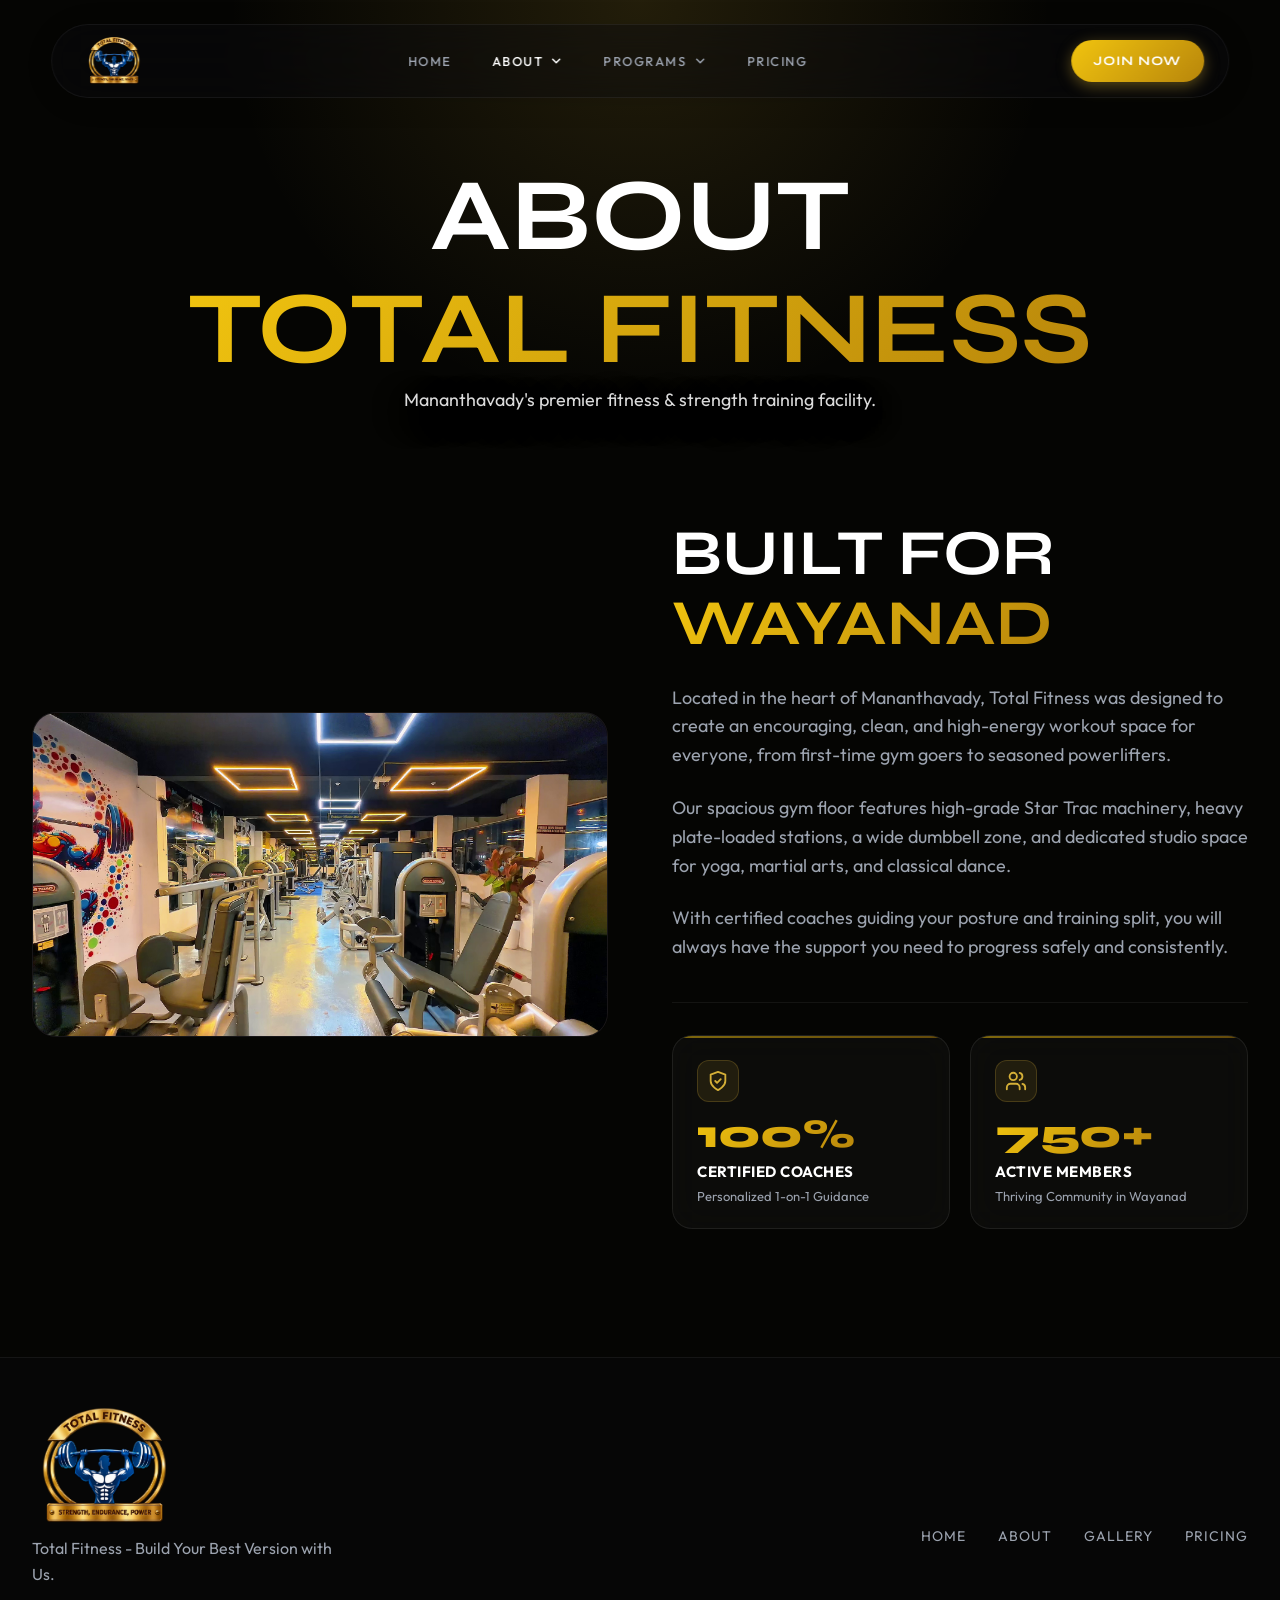
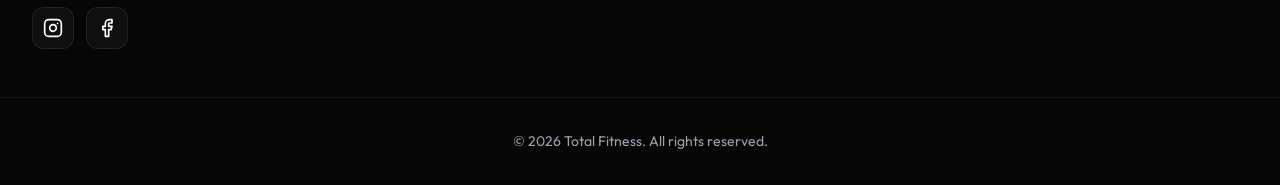
==== commit 5b7a4e4d: "feat: enhance hero headline, add free trial & why choose us sections, improve google reviews, update" ====
--- a/about.html
+++ b/about.html
@@ -88,7 +88,7 @@
         </div>
         <div class="about-text reveal-item delay-2">
           <h2>BUILT FOR <span class="gradient-text">WAYANAD</span></h2>
-          <p>Located in the heart of Mananthavady, Total Fitness was designed to create an encouraging, clean, and high-energy workout space for everyone—from first-time gym goers to seasoned powerlifters.</p>
+          <p>Located in the heart of Mananthavady, Total Fitness was designed to create an encouraging, clean, and high-energy workout space for everyone, from first-time gym goers to seasoned powerlifters.</p>
           <p>Our spacious gym floor features high-grade Star Trac machinery, heavy plate-loaded stations, a wide dumbbell zone, and dedicated studio space for yoga, martial arts, and classical dance.</p>
           <p>With certified coaches guiding your posture and training split, you will always have the support you need to progress safely and consistently.</p>
           <div class="about-stats mt-4">
@@ -130,7 +130,7 @@
     <div class="container footer-flex">
       <div class="footer-brand">
         <img src="totalfitness assets/Total fitnesslogo.png" alt="Total Fitness Logo">
-        <p>Total Fitness — Build Your Best Version with Us.</p>
+        <p>Total Fitness - Build Your Best Version with Us.</p>
         <div class="social-links">
           <a href="https://www.instagram.com/total_fitness_mananthavady_?igsh=ZHhwd2cxZGR0ZDQy&utm_source=qr" target="_blank" rel="noopener noreferrer" class="social-btn instagram" aria-label="Follow us on Instagram">
             <svg width="20" height="20" viewBox="0 0 24 24" fill="none" stroke="currentColor" stroke-width="2" stroke-linecap="round" stroke-linejoin="round">
--- a/style.css
+++ b/style.css
@@ -512,9 +512,9 @@
 .hero-title-top {
   display: block;
   font-family: var(--font-heading);
-  font-size: clamp(1.2rem, 3.4vw, 3.2rem);
+  font-size: clamp(1.2rem, 2.8vw, 2.6rem);
   font-weight: 700;
-  letter-spacing: clamp(1px, 0.3vw, 3px);
+  letter-spacing: clamp(1.5px, 0.4vw, 4px);
   color: #ffffff;
   line-height: 1.15;
   white-space: nowrap;
@@ -523,7 +523,7 @@
 .hero-title-main {
   display: block;
   font-family: var(--font-heading);
-  font-size: clamp(2.3rem, 7vw, 6.2rem);
+  font-size: clamp(2.2rem, 5.6vw, 5.4rem);
   font-weight: 800;
   letter-spacing: -0.02em;
   line-height: 1.05;
@@ -547,9 +547,10 @@
 }
 
 .hero-desc {
-  font-size: clamp(1.125rem, 2vw, 1.35rem);
-  color: rgba(255,255,255,0.82);
-  max-width: 650px;
+  font-size: clamp(1rem, 1.4vw, 1.25rem);
+  color: rgba(255,255,255,0.86);
+  max-width: 780px;
+  line-height: 1.65;
   margin: 0 auto 2.5rem;
   text-wrap: pretty;
   text-shadow: 0 10px 34px rgba(0,0,0,0.72);
@@ -2035,13 +2036,13 @@
   }
 
   .hero-title-top {
-    font-size: clamp(0.85rem, 3.4vw, 1.25rem);
-    letter-spacing: 0.5px;
+    font-size: clamp(0.9rem, 3.4vw, 1.4rem);
+    letter-spacing: 1px;
     white-space: nowrap;
   }
 
   .hero-title-main {
-    font-size: clamp(1.4rem, 6.2vw, 2rem);
+    font-size: clamp(1.4rem, 6.2vw, 2.6rem);
     letter-spacing: -0.01em;
     white-space: nowrap;
   }
@@ -2609,13 +2610,13 @@
 
   .hero-title-top {
     font-size: 0.8rem;
-    letter-spacing: 0.2px;
-    white-space: nowrap;
+    letter-spacing: 0.5px;
+    white-space: normal;
   }
   .hero-title-main {
-    font-size: 1.35rem;
+    font-size: 1.25rem;
     letter-spacing: -0.02em;
-    white-space: nowrap;
+    white-space: normal;
   }
 
   .services-grid {
@@ -2639,3 +2640,394 @@
   }
 }
 
+/* ==========================================================================
+   Why Choose Total Fitness Section
+   ========================================================================== */
+.why-choose-section {
+  background: radial-gradient(circle at center, rgba(212, 175, 55, 0.05) 0%, transparent 70%);
+  position: relative;
+}
+
+.why-grid {
+  display: grid;
+  grid-template-columns: repeat(4, 1fr);
+  gap: 1.5rem;
+  margin-top: 3rem;
+}
+
+.why-card {
+  position: relative;
+  padding: 2rem 1.75rem;
+  background: rgba(18, 18, 16, 0.65);
+  border: 1px solid rgba(255, 255, 255, 0.08);
+  border-radius: 18px;
+  backdrop-filter: blur(16px);
+  -webkit-backdrop-filter: blur(16px);
+  transition: all 0.35s cubic-bezier(0.16, 1, 0.3, 1);
+  display: flex;
+  flex-direction: column;
+  overflow: hidden;
+}
+
+.why-card::before {
+  content: '';
+  position: absolute;
+  top: 0;
+  left: 0;
+  right: 0;
+  height: 2px;
+  background: linear-gradient(90deg, transparent, rgba(212, 175, 55, 0.4), transparent);
+  opacity: 0;
+  transition: opacity 0.35s ease;
+}
+
+.why-card:hover {
+  transform: translateY(-6px);
+  border-color: rgba(212, 175, 55, 0.35);
+  box-shadow: 0 16px 36px rgba(0, 0, 0, 0.45), 0 0 24px rgba(212, 175, 55, 0.12);
+}
+
+.why-card:hover::before {
+  opacity: 1;
+}
+
+.why-card-top {
+  display: flex;
+  align-items: center;
+  justify-content: space-between;
+  margin-bottom: 1.25rem;
+}
+
+.why-num {
+  font-family: var(--font-heading);
+  font-size: 1.4rem;
+  font-weight: 800;
+  color: var(--accent-color);
+  opacity: 0.85;
+}
+
+.why-icon {
+  width: 44px;
+  height: 44px;
+  border-radius: 12px;
+  background: rgba(212, 175, 55, 0.1);
+  border: 1px solid rgba(212, 175, 55, 0.22);
+  display: flex;
+  align-items: center;
+  justify-content: center;
+  color: var(--accent-color);
+}
+
+.why-card h3 {
+  font-size: 1.15rem;
+  font-weight: 700;
+  margin-bottom: 0.6rem;
+  color: #ffffff;
+  line-height: 1.3;
+}
+
+.why-card p {
+  font-size: 0.92rem;
+  color: rgba(255, 255, 255, 0.72);
+  line-height: 1.55;
+  margin: 0;
+}
+
+.why-closing-banner {
+  margin-top: 3.5rem;
+  padding: 1.75rem 2.5rem;
+  background: linear-gradient(135deg, rgba(28, 26, 20, 0.85), rgba(18, 18, 16, 0.92));
+  border: 1px solid rgba(212, 175, 55, 0.32);
+  border-radius: 16px;
+  text-align: center;
+  box-shadow: 0 14px 40px rgba(0, 0, 0, 0.35);
+}
+
+.why-closing-banner p {
+  font-family: var(--font-heading);
+  font-size: clamp(1.1rem, 2vw, 1.45rem);
+  font-weight: 700;
+  letter-spacing: 0.5px;
+  color: #ffffff;
+  margin: 0;
+}
+
+.why-closing-banner p span {
+  color: var(--accent-color);
+}
+
+/* ==========================================================================
+   Free Trial Section
+   ========================================================================== */
+.trial-section {
+  padding: 4rem 0 6rem;
+  position: relative;
+}
+
+.trial-card {
+  position: relative;
+  padding: 4rem 3.5rem;
+  background: radial-gradient(circle at top right, rgba(212, 175, 55, 0.15), transparent 60%),
+              linear-gradient(135deg, rgba(24, 22, 18, 0.95), rgba(14, 14, 12, 0.98));
+  border: 1px solid rgba(212, 175, 55, 0.35);
+  border-radius: 24px;
+  box-shadow: 0 24px 60px rgba(0, 0, 0, 0.55), 0 0 35px rgba(212, 175, 55, 0.08);
+  overflow: hidden;
+  text-align: center;
+}
+
+.trial-content {
+  max-width: 780px;
+  margin: 0 auto;
+  position: relative;
+  z-index: 2;
+}
+
+.trial-content h2 {
+  font-size: clamp(2rem, 4vw, 3.2rem);
+  margin-bottom: 1.2rem;
+  color: #ffffff;
+}
+
+.trial-desc {
+  font-size: clamp(1.05rem, 1.6vw, 1.25rem);
+  color: rgba(255, 255, 255, 0.84);
+  line-height: 1.65;
+  margin-bottom: 2rem;
+}
+
+.trial-features {
+  display: flex;
+  flex-wrap: wrap;
+  justify-content: center;
+  gap: 1rem;
+  margin-bottom: 2.5rem;
+}
+
+.trial-pill {
+  display: inline-flex;
+  align-items: center;
+  gap: 0.5rem;
+  padding: 0.6rem 1.15rem;
+  background: rgba(255, 255, 255, 0.06);
+  border: 1px solid rgba(212, 175, 55, 0.25);
+  border-radius: 50px;
+  font-size: 0.88rem;
+  font-weight: 600;
+  color: rgba(255, 255, 255, 0.9);
+}
+
+.trial-pill svg {
+  color: var(--accent-color);
+}
+
+.trial-actions {
+  display: flex;
+  justify-content: center;
+  gap: 1.25rem;
+}
+
+.trial-actions .btn-primary {
+  padding: 1.15rem 3rem;
+  font-size: 1.15rem;
+  gap: 0.65rem;
+}
+
+/* ==========================================================================
+   Prominent Google Rating & Authentic Reviews Grid
+   ========================================================================== */
+.google-rating-wrap {
+  display: inline-flex;
+  align-items: center;
+  gap: 1.25rem;
+  padding: 1rem 2rem;
+  background: rgba(20, 20, 18, 0.7);
+  border: 1px solid rgba(212, 175, 55, 0.3);
+  border-radius: 50px;
+  margin: 1.25rem auto 1.75rem;
+  backdrop-filter: blur(14px);
+  -webkit-backdrop-filter: blur(14px);
+  box-shadow: 0 10px 30px rgba(0, 0, 0, 0.3);
+}
+
+.google-g-icon {
+  width: 36px;
+  height: 36px;
+  flex-shrink: 0;
+}
+
+.google-rating-info {
+  display: flex;
+  align-items: center;
+  gap: 1rem;
+  text-align: left;
+}
+
+.google-score-box {
+  display: flex;
+  align-items: baseline;
+  gap: 0.3rem;
+}
+
+.google-score {
+  font-family: var(--font-heading);
+  font-size: 1.85rem;
+  font-weight: 800;
+  color: #ffffff;
+  line-height: 1;
+}
+
+.google-stars {
+  color: #FFB800;
+  font-size: 1.15rem;
+  letter-spacing: 2px;
+}
+
+.google-meta {
+  border-left: 1px solid rgba(255, 255, 255, 0.15);
+  padding-left: 1rem;
+}
+
+.google-label {
+  display: block;
+  font-weight: 700;
+  font-size: 0.95rem;
+  color: #ffffff;
+}
+
+.google-sub {
+  display: block;
+  font-size: 0.8rem;
+  color: var(--accent-color);
+}
+
+.reviews-grid {
+  display: grid;
+  grid-template-columns: repeat(3, 1fr);
+  gap: 1.75rem;
+  margin-top: 3.5rem;
+}
+
+.review-card-item {
+  padding: 2.25rem 2rem;
+  background: rgba(18, 18, 16, 0.65);
+  border: 1px solid rgba(255, 255, 255, 0.08);
+  border-radius: 18px;
+  backdrop-filter: blur(16px);
+  -webkit-backdrop-filter: blur(16px);
+  display: flex;
+  flex-direction: column;
+  justify-content: space-between;
+  transition: all 0.3s ease;
+}
+
+.review-card-item:hover {
+  transform: translateY(-5px);
+  border-color: rgba(212, 175, 55, 0.35);
+  box-shadow: 0 14px 34px rgba(0, 0, 0, 0.45);
+}
+
+.review-card-header {
+  display: flex;
+  align-items: center;
+  justify-content: space-between;
+  margin-bottom: 1.25rem;
+}
+
+.review-stars {
+  color: #FFB800;
+  font-size: 1.1rem;
+  letter-spacing: 2px;
+}
+
+.google-verified-tag {
+  display: inline-flex;
+  align-items: center;
+  gap: 0.35rem;
+  font-size: 0.75rem;
+  font-weight: 600;
+  color: rgba(255, 255, 255, 0.6);
+  background: rgba(255, 255, 255, 0.05);
+  padding: 0.25rem 0.6rem;
+  border-radius: 20px;
+}
+
+.review-card-item .quote {
+  font-size: 1rem;
+  line-height: 1.65;
+  color: rgba(255, 255, 255, 0.88);
+  margin-bottom: 1.75rem;
+  font-style: normal;
+  flex-grow: 1;
+}
+
+.review-card-author {
+  display: flex;
+  align-items: center;
+  justify-content: space-between;
+  border-top: 1px solid rgba(255, 255, 255, 0.08);
+  padding-top: 1.2rem;
+}
+
+.review-card-author h4 {
+  font-size: 1rem;
+  font-weight: 700;
+  color: var(--accent-color);
+  margin: 0;
+}
+
+.review-card-author span {
+  font-size: 0.8rem;
+  color: var(--text-muted);
+}
+
+/* ==========================================================================
+   Responsive Rules for New Sections
+   ========================================================================== */
+@media (max-width: 1200px) {
+  .why-grid {
+    grid-template-columns: repeat(2, 1fr);
+  }
+  .reviews-grid {
+    grid-template-columns: repeat(2, 1fr);
+  }
+}
+
+@media (max-width: 768px) {
+  .why-grid {
+    grid-template-columns: 1fr;
+    gap: 1rem;
+  }
+  .trial-card {
+    padding: 3rem 1.5rem;
+  }
+  .trial-features {
+    flex-direction: column;
+    align-items: center;
+  }
+  .google-rating-wrap {
+    flex-direction: column;
+    padding: 1.25rem 1.5rem;
+    gap: 0.75rem;
+    text-align: center;
+  }
+  .google-rating-info {
+    flex-direction: column;
+    gap: 0.5rem;
+    text-align: center;
+  }
+  .google-meta {
+    border-left: none;
+    border-top: 1px solid rgba(255, 255, 255, 0.1);
+    padding-left: 0;
+    padding-top: 0.5rem;
+  }
+  .reviews-grid {
+    grid-template-columns: 1fr;
+    gap: 1.25rem;
+  }
+  .why-closing-banner {
+    padding: 1.5rem 1.25rem;
+  }
+}
+
